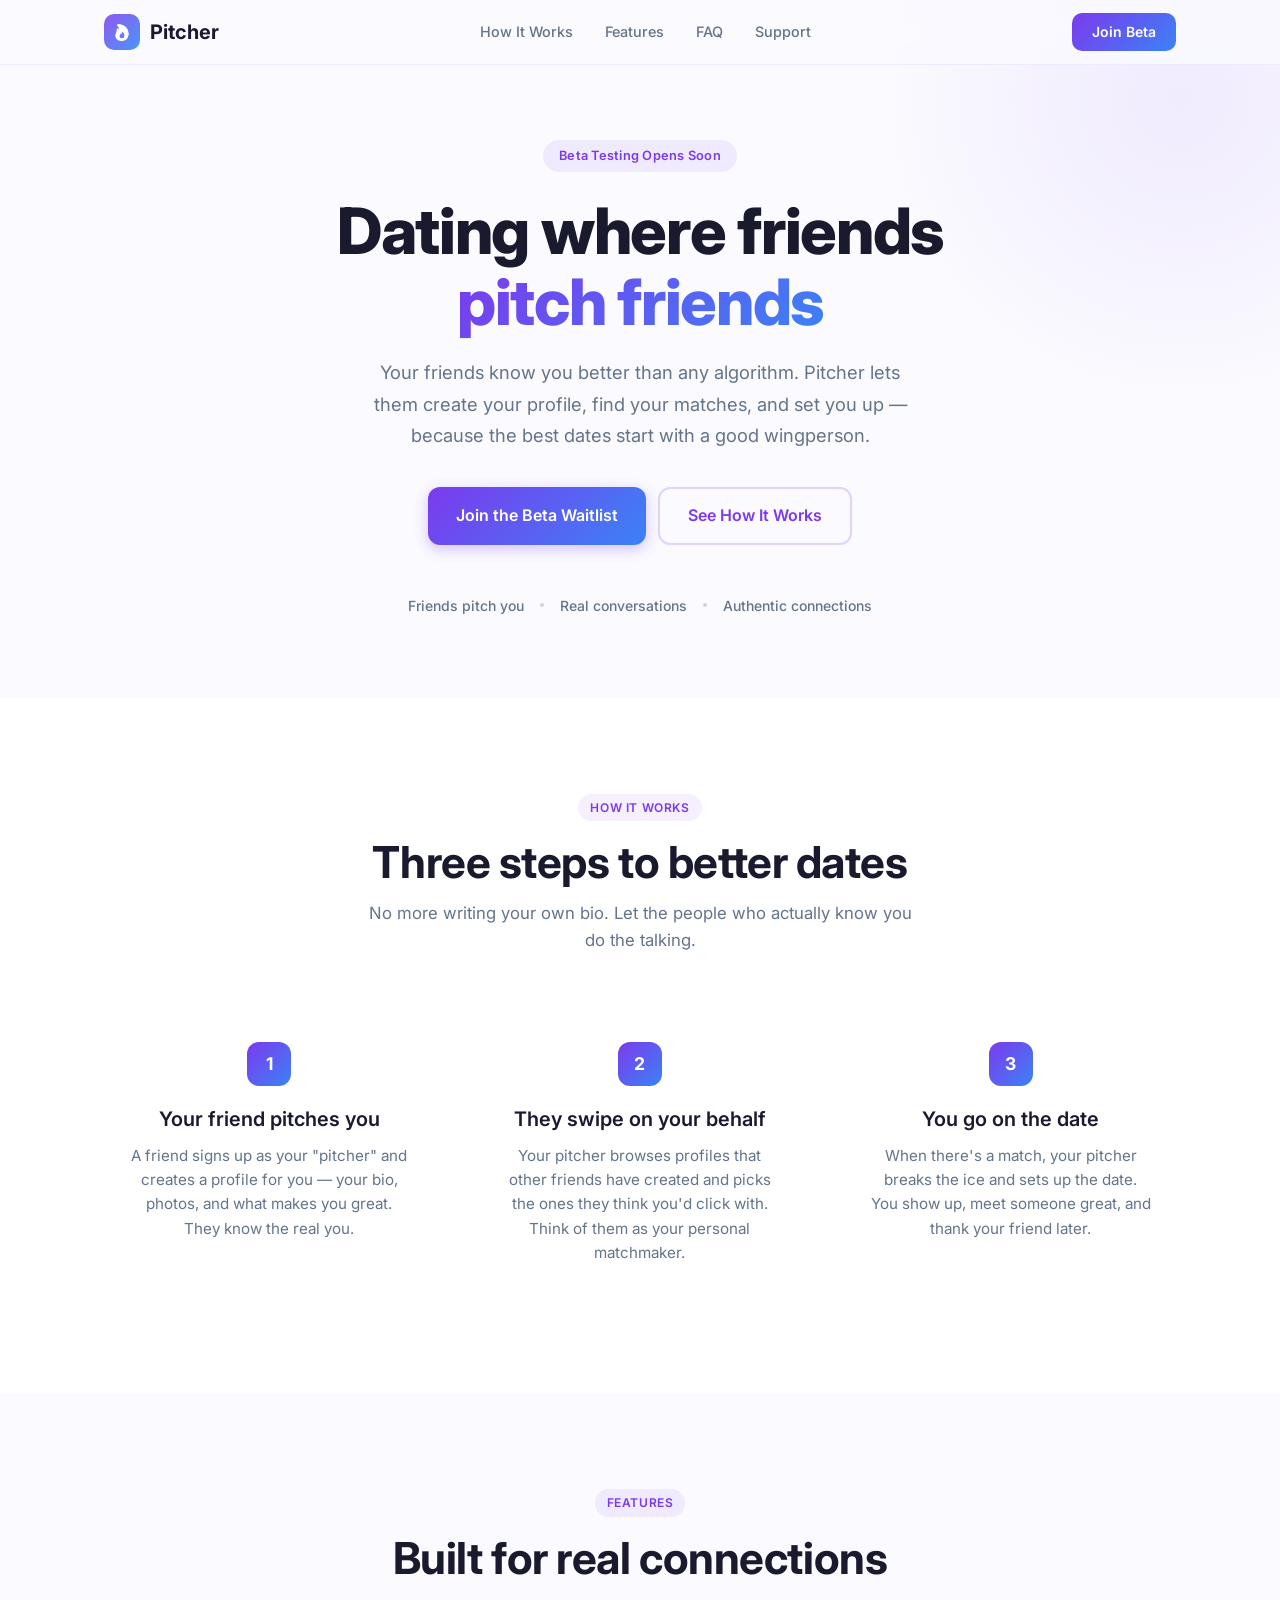
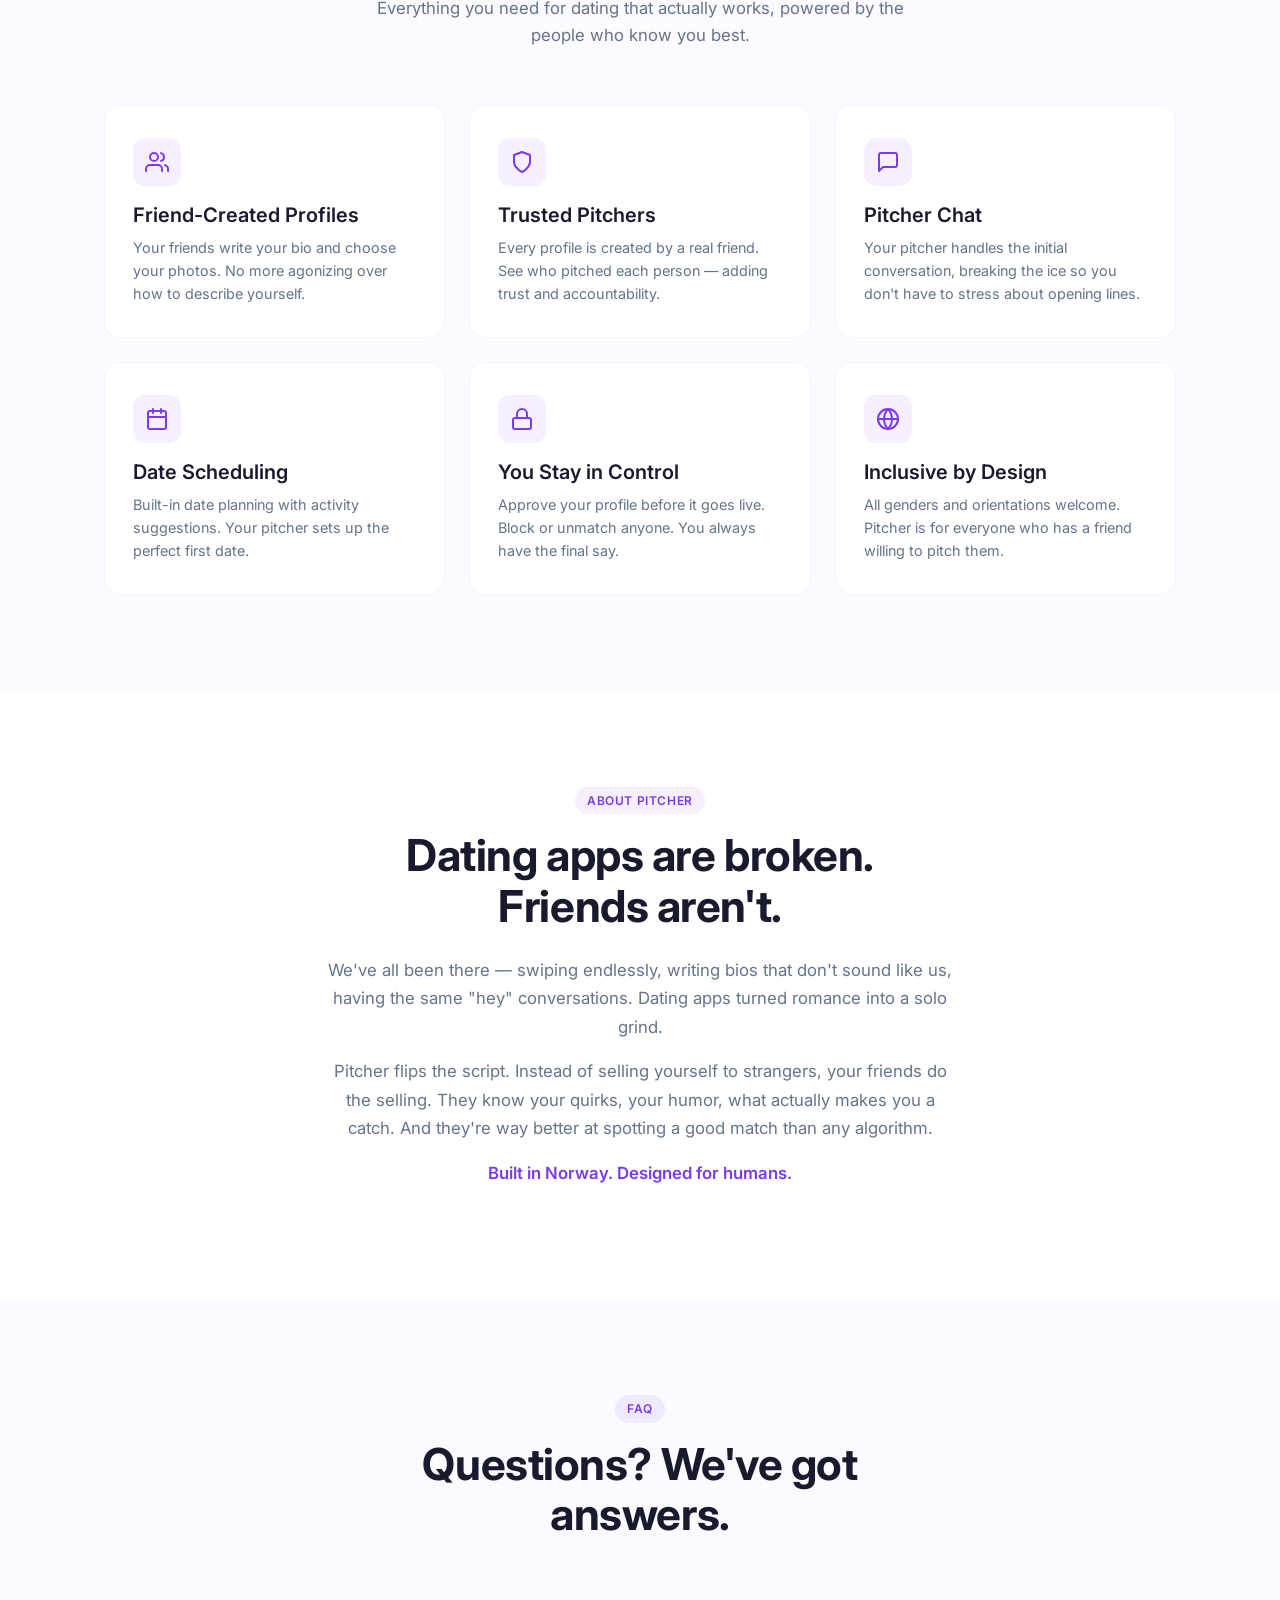
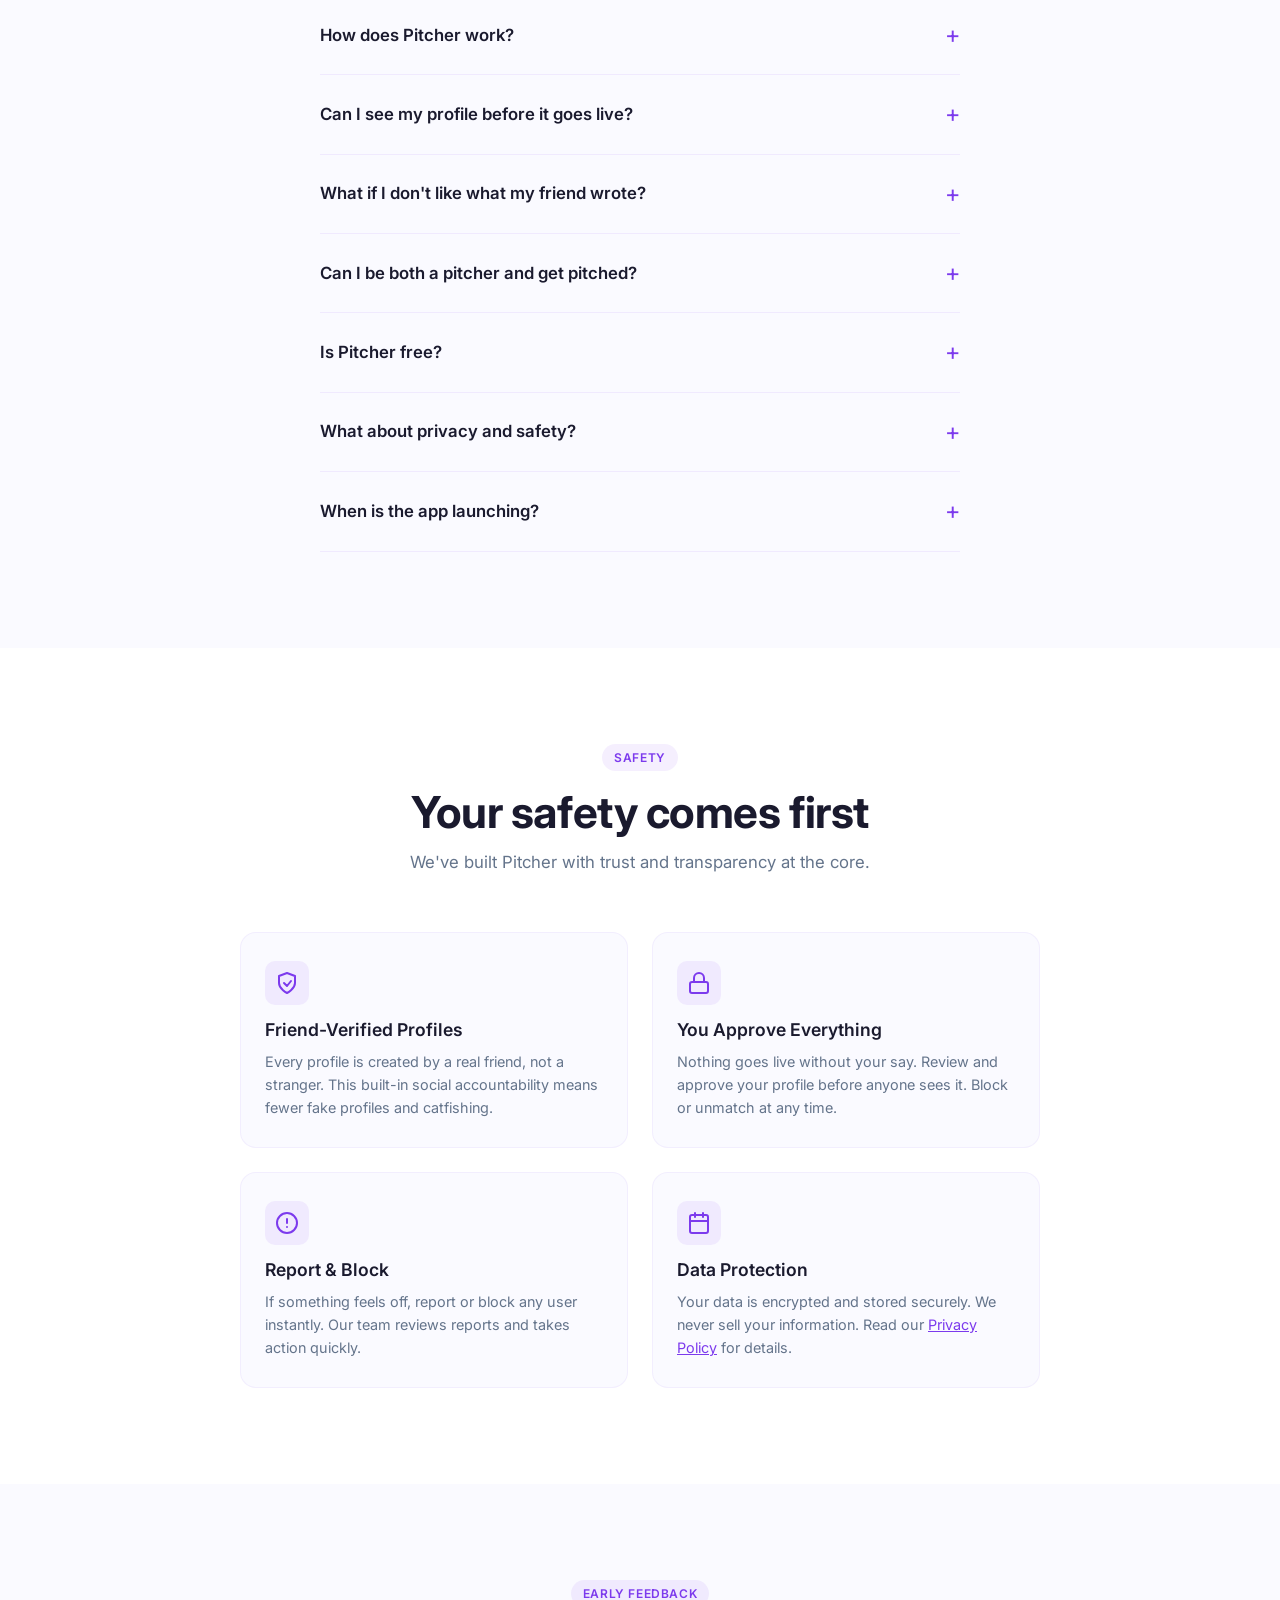
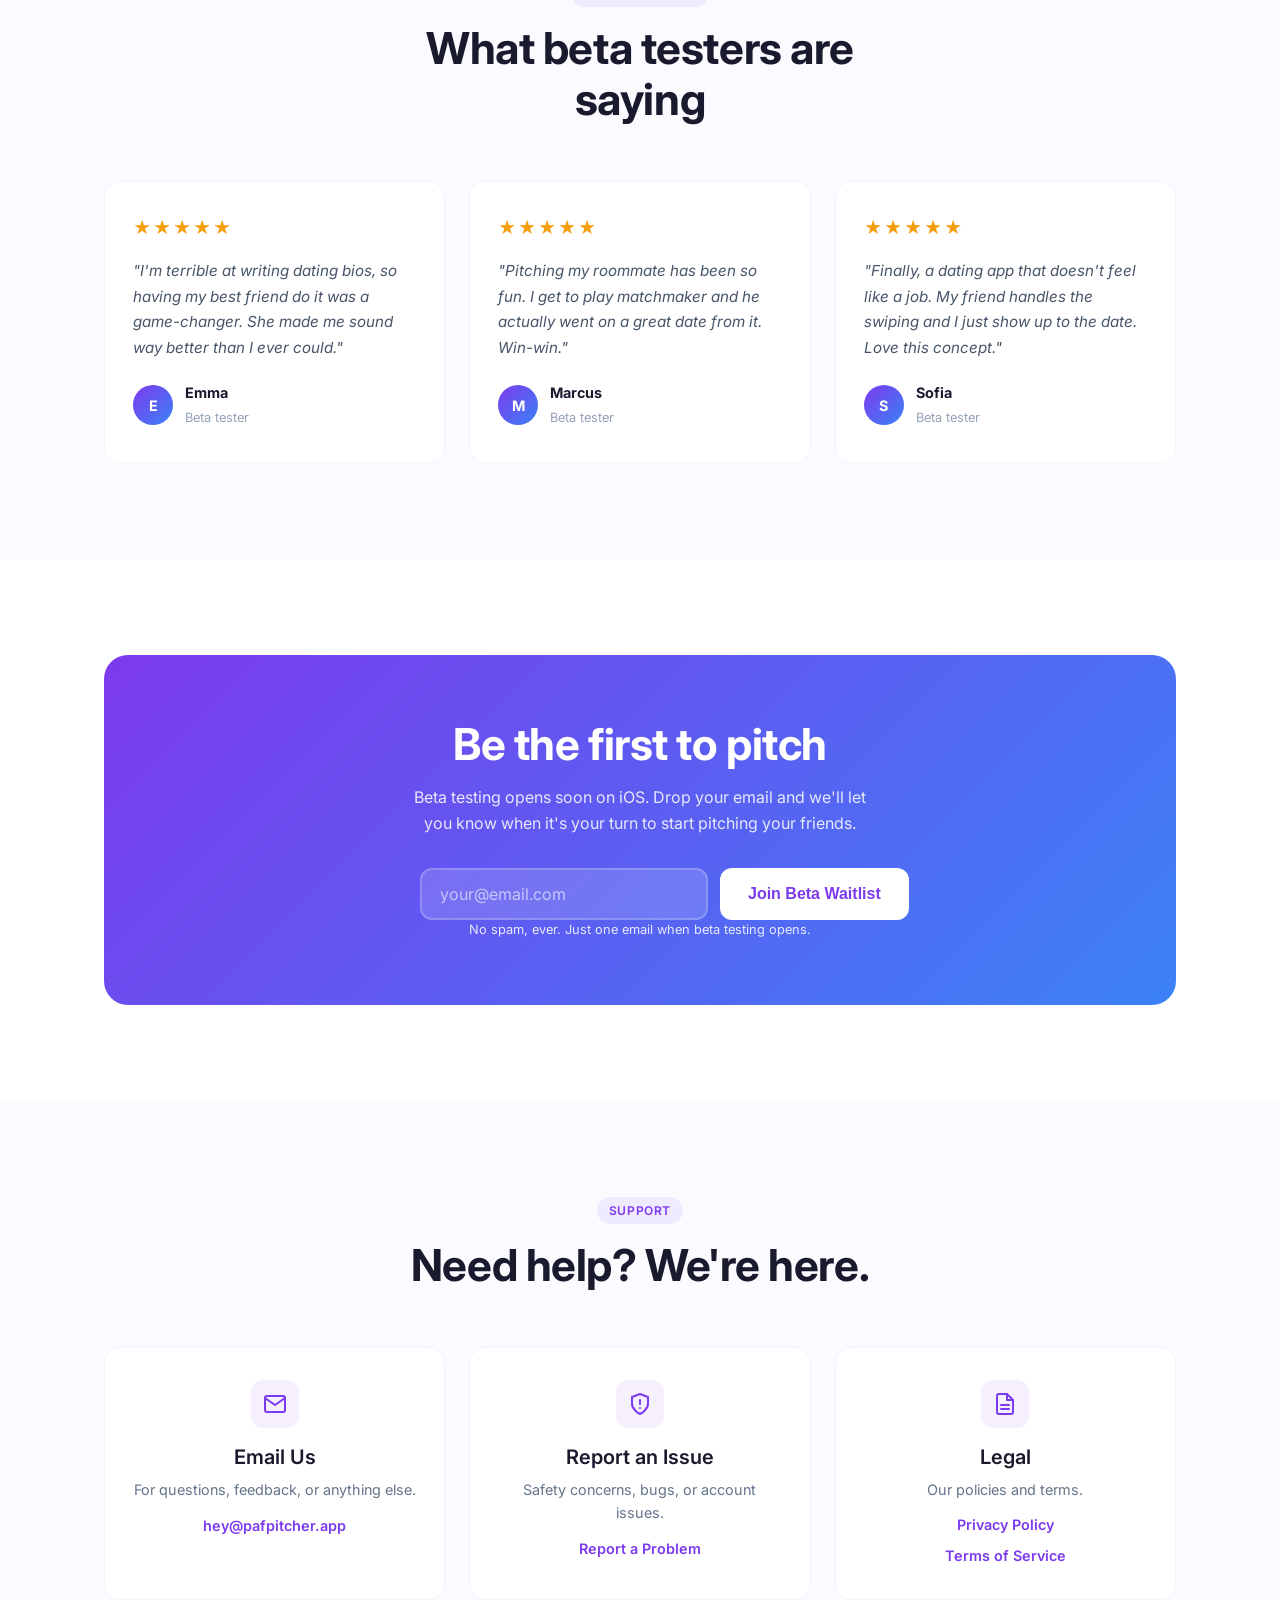
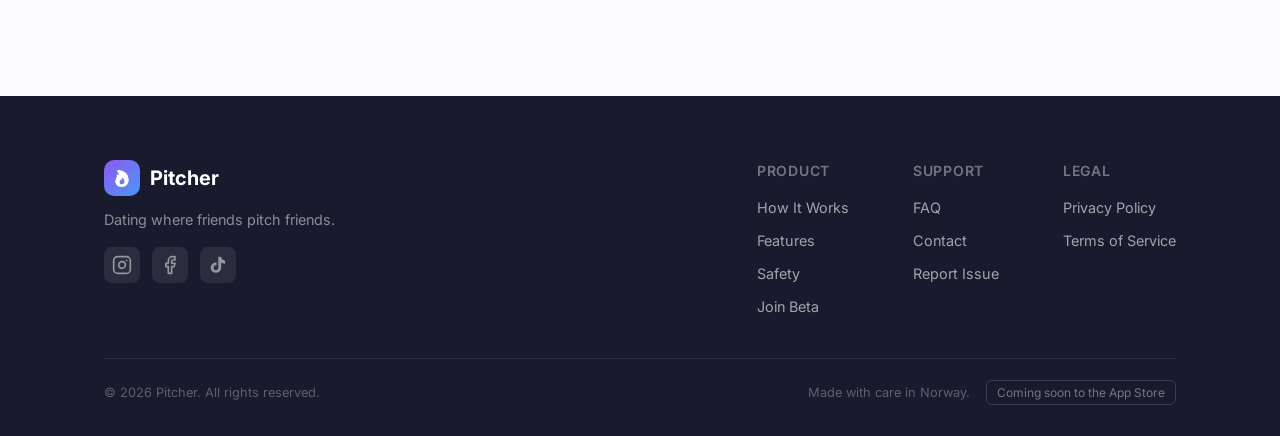
==== index.html @ 85290bbf "Initial website files" ====
<!DOCTYPE html>
<html lang="en">
<head>
    <meta charset="UTF-8">
    <meta name="viewport" content="width=device-width, initial-scale=1.0">
    <title>Pitcher - Dating Where Friends Pitch Friends</title>
    <meta name="description" content="Pitcher is the dating app where your friends create your profile and find your matches. Let the people who know you best pitch you to the world.">
    <meta property="og:title" content="Pitcher - Dating Where Friends Pitch Friends">
    <meta property="og:description" content="Your friends know you better than any algorithm. Let them create your dating profile and find your matches.">
    <meta property="og:type" content="website">
    <meta property="og:url" content="https://pafpitcher.app">
    <link rel="icon" type="image/png" href="favicon.png">
    <link rel="apple-touch-icon" href="apple-touch-icon.png">
    <link rel="stylesheet" href="style.css">
    <link rel="preconnect" href="https://fonts.googleapis.com">
    <link rel="preconnect" href="https://fonts.gstatic.com" crossorigin>
    <link href="https://fonts.googleapis.com/css2?family=Inter:wght@400;500;600;700;800&display=swap" rel="stylesheet">
</head>
<body>
    <!-- Navigation -->
    <nav class="nav" id="nav">
        <div class="nav-container">
            <a href="#" class="nav-logo">
                <img src="logo-256.png" alt="Pitcher" class="logo-img">
                <span>Pitcher</span>
            </a>
            <div class="nav-links">
                <a href="#how-it-works">How It Works</a>
                <a href="#features">Features</a>
                <a href="#faq">FAQ</a>
                <a href="#support">Support</a>
            </div>
            <a href="#download" class="nav-cta">Join Beta</a>
            <button class="nav-toggle" aria-label="Toggle menu" id="nav-toggle">
                <span></span>
                <span></span>
                <span></span>
            </button>
        </div>
    </nav>

    <!-- Mobile Menu -->
    <div class="mobile-menu" id="mobile-menu">
        <a href="#how-it-works">How It Works</a>
        <a href="#features">Features</a>
        <a href="#faq">FAQ</a>
        <a href="#support">Support</a>
        <a href="#download" class="mobile-cta">Join Beta Waitlist</a>
    </div>

    <!-- Hero -->
    <section class="hero">
        <div class="hero-bg"></div>
        <div class="container hero-content">
            <div class="hero-badge">Beta Testing Opens Soon</div>
            <h1>Dating where friends<br><span class="gradient-text">pitch friends</span></h1>
            <p class="hero-subtitle">Your friends know you better than any algorithm. Pitcher lets them create your profile, find your matches, and set you up &mdash; because the best dates start with a good wingperson.</p>
            <div class="hero-actions">
                <a href="#download" class="btn btn-primary">Join the Beta Waitlist</a>
                <a href="#how-it-works" class="btn btn-outline">See How It Works</a>
            </div>
            <div class="hero-stats">
                <div class="stat">
                    <span class="stat-value">Friends pitch you</span>
                </div>
                <div class="stat-dot"></div>
                <div class="stat">
                    <span class="stat-value">Real conversations</span>
                </div>
                <div class="stat-dot"></div>
                <div class="stat">
                    <span class="stat-value">Authentic connections</span>
                </div>
            </div>
        </div>
    </section>

    <!-- How It Works -->
    <section class="how-it-works" id="how-it-works">
        <div class="container">
            <div class="section-header">
                <span class="section-tag">How It Works</span>
                <h2>Three steps to better dates</h2>
                <p>No more writing your own bio. Let the people who actually know you do the talking.</p>
            </div>
            <div class="steps">
                <div class="step">
                    <div class="step-number">1</div>
                    <h3>Your friend pitches you</h3>
                    <p>A friend signs up as your "pitcher" and creates a profile for you &mdash; your bio, photos, and what makes you great. They know the real you.</p>
                </div>
                <div class="step">
                    <div class="step-number">2</div>
                    <h3>They swipe on your behalf</h3>
                    <p>Your pitcher browses profiles that other friends have created and picks the ones they think you'd click with. Think of them as your personal matchmaker.</p>
                </div>
                <div class="step">
                    <div class="step-number">3</div>
                    <h3>You go on the date</h3>
                    <p>When there's a match, your pitcher breaks the ice and sets up the date. You show up, meet someone great, and thank your friend later.</p>
                </div>
            </div>
        </div>
    </section>

    <!-- Features -->
    <section class="features" id="features">
        <div class="container">
            <div class="section-header">
                <span class="section-tag">Features</span>
                <h2>Built for real connections</h2>
                <p>Everything you need for dating that actually works, powered by the people who know you best.</p>
            </div>
            <div class="features-grid">
                <div class="feature-card">
                    <div class="feature-icon">
                        <svg width="24" height="24" viewBox="0 0 24 24" fill="none" stroke="currentColor" stroke-width="2" stroke-linecap="round" stroke-linejoin="round"><path d="M17 21v-2a4 4 0 0 0-4-4H5a4 4 0 0 0-4 4v2"/><circle cx="9" cy="7" r="4"/><path d="M23 21v-2a4 4 0 0 0-3-3.87"/><path d="M16 3.13a4 4 0 0 1 0 7.75"/></svg>
                    </div>
                    <h3>Friend-Created Profiles</h3>
                    <p>Your friends write your bio and choose your photos. No more agonizing over how to describe yourself.</p>
                </div>
                <div class="feature-card">
                    <div class="feature-icon">
                        <svg width="24" height="24" viewBox="0 0 24 24" fill="none" stroke="currentColor" stroke-width="2" stroke-linecap="round" stroke-linejoin="round"><path d="M12 22s8-4 8-10V5l-8-3-8 3v7c0 6 8 10 8 10z"/></svg>
                    </div>
                    <h3>Trusted Pitchers</h3>
                    <p>Every profile is created by a real friend. See who pitched each person &mdash; adding trust and accountability.</p>
                </div>
                <div class="feature-card">
                    <div class="feature-icon">
                        <svg width="24" height="24" viewBox="0 0 24 24" fill="none" stroke="currentColor" stroke-width="2" stroke-linecap="round" stroke-linejoin="round"><path d="M21 15a2 2 0 0 1-2 2H7l-4 4V5a2 2 0 0 1 2-2h14a2 2 0 0 1 2 2z"/></svg>
                    </div>
                    <h3>Pitcher Chat</h3>
                    <p>Your pitcher handles the initial conversation, breaking the ice so you don't have to stress about opening lines.</p>
                </div>
                <div class="feature-card">
                    <div class="feature-icon">
                        <svg width="24" height="24" viewBox="0 0 24 24" fill="none" stroke="currentColor" stroke-width="2" stroke-linecap="round" stroke-linejoin="round"><rect x="3" y="4" width="18" height="18" rx="2" ry="2"/><line x1="16" y1="2" x2="16" y2="6"/><line x1="8" y1="2" x2="8" y2="6"/><line x1="3" y1="10" x2="21" y2="10"/></svg>
                    </div>
                    <h3>Date Scheduling</h3>
                    <p>Built-in date planning with activity suggestions. Your pitcher sets up the perfect first date.</p>
                </div>
                <div class="feature-card">
                    <div class="feature-icon">
                        <svg width="24" height="24" viewBox="0 0 24 24" fill="none" stroke="currentColor" stroke-width="2" stroke-linecap="round" stroke-linejoin="round"><rect x="3" y="11" width="18" height="11" rx="2" ry="2"/><path d="M7 11V7a5 5 0 0 1 10 0v4"/></svg>
                    </div>
                    <h3>You Stay in Control</h3>
                    <p>Approve your profile before it goes live. Block or unmatch anyone. You always have the final say.</p>
                </div>
                <div class="feature-card">
                    <div class="feature-icon">
                        <svg width="24" height="24" viewBox="0 0 24 24" fill="none" stroke="currentColor" stroke-width="2" stroke-linecap="round" stroke-linejoin="round"><circle cx="12" cy="12" r="10"/><line x1="2" y1="12" x2="22" y2="12"/><path d="M12 2a15.3 15.3 0 0 1 4 10 15.3 15.3 0 0 1-4 10 15.3 15.3 0 0 1-4-10 15.3 15.3 0 0 1 4-10z"/></svg>
                    </div>
                    <h3>Inclusive by Design</h3>
                    <p>All genders and orientations welcome. Pitcher is for everyone who has a friend willing to pitch them.</p>
                </div>
            </div>
        </div>
    </section>

    <!-- About -->
    <section class="about" id="about">
        <div class="container">
            <div class="about-content">
                <span class="section-tag">About Pitcher</span>
                <h2>Dating apps are broken.<br>Friends aren't.</h2>
                <p>We've all been there &mdash; swiping endlessly, writing bios that don't sound like us, having the same "hey" conversations. Dating apps turned romance into a solo grind.</p>
                <p>Pitcher flips the script. Instead of selling yourself to strangers, your friends do the selling. They know your quirks, your humor, what actually makes you a catch. And they're way better at spotting a good match than any algorithm.</p>
                <p class="about-tagline">Built in Norway. Designed for humans.</p>
            </div>
        </div>
    </section>

    <!-- FAQ -->
    <section class="faq" id="faq">
        <div class="container">
            <div class="section-header">
                <span class="section-tag">FAQ</span>
                <h2>Questions? We've got answers.</h2>
            </div>
            <div class="faq-list">
                <details class="faq-item">
                    <summary>How does Pitcher work?</summary>
                    <p>A friend signs up as your "pitcher" and creates a dating profile for you. They write your bio, pick your photos, and swipe on potential matches on your behalf. When there's a match, your pitcher chats and sets up the date. You just show up.</p>
                </details>
                <details class="faq-item">
                    <summary>Can I see my profile before it goes live?</summary>
                    <p>Yes! Your pitcher creates your profile and submits it for your approval. You review everything &mdash; bio, photos, prompts &mdash; and only when you approve does it become visible to others.</p>
                </details>
                <details class="faq-item">
                    <summary>What if I don't like what my friend wrote?</summary>
                    <p>You can request changes before approving your profile. Communication with your pitcher is key &mdash; they want to represent you well, so give them feedback.</p>
                </details>
                <details class="faq-item">
                    <summary>Can I be both a pitcher and get pitched?</summary>
                    <p>Absolutely. You can pitch your friends while also having a friend pitch you. Many users play both roles.</p>
                </details>
                <details class="faq-item">
                    <summary>Is Pitcher free?</summary>
                    <p>Pitcher is free to use. We may introduce optional premium features in the future, but the core experience will always be free.</p>
                </details>
                <details class="faq-item">
                    <summary>What about privacy and safety?</summary>
                    <p>Your data is stored securely. You can block or unmatch anyone at any time. We require phone verification and friend connections to reduce fake profiles. See our <a href="privacy.html">Privacy Policy</a> for full details.</p>
                </details>
                <details class="faq-item">
                    <summary>When is the app launching?</summary>
                    <p>Pitcher is currently in closed beta testing on iOS. Join the waitlist and we'll let you know when we're ready for the next wave of testers. Android is planned for a future release.</p>
                </details>
            </div>
        </div>
    </section>

    <!-- Safety -->
    <section class="safety" id="safety">
        <div class="container">
            <div class="section-header">
                <span class="section-tag">Safety</span>
                <h2>Your safety comes first</h2>
                <p>We've built Pitcher with trust and transparency at the core.</p>
            </div>
            <div class="safety-grid">
                <div class="safety-item">
                    <div class="safety-icon">
                        <svg width="24" height="24" viewBox="0 0 24 24" fill="none" stroke="currentColor" stroke-width="2" stroke-linecap="round" stroke-linejoin="round"><path d="M12 22s8-4 8-10V5l-8-3-8 3v7c0 6 8 10 8 10z"/><polyline points="9 12 12 15 16 10"/></svg>
                    </div>
                    <h3>Friend-Verified Profiles</h3>
                    <p>Every profile is created by a real friend, not a stranger. This built-in social accountability means fewer fake profiles and catfishing.</p>
                </div>
                <div class="safety-item">
                    <div class="safety-icon">
                        <svg width="24" height="24" viewBox="0 0 24 24" fill="none" stroke="currentColor" stroke-width="2" stroke-linecap="round" stroke-linejoin="round"><rect x="3" y="11" width="18" height="11" rx="2" ry="2"/><path d="M7 11V7a5 5 0 0 1 10 0v4"/></svg>
                    </div>
                    <h3>You Approve Everything</h3>
                    <p>Nothing goes live without your say. Review and approve your profile before anyone sees it. Block or unmatch at any time.</p>
                </div>
                <div class="safety-item">
                    <div class="safety-icon">
                        <svg width="24" height="24" viewBox="0 0 24 24" fill="none" stroke="currentColor" stroke-width="2" stroke-linecap="round" stroke-linejoin="round"><circle cx="12" cy="12" r="10"/><line x1="12" y1="8" x2="12" y2="12"/><line x1="12" y1="16" x2="12.01" y2="16"/></svg>
                    </div>
                    <h3>Report & Block</h3>
                    <p>If something feels off, report or block any user instantly. Our team reviews reports and takes action quickly.</p>
                </div>
                <div class="safety-item">
                    <div class="safety-icon">
                        <svg width="24" height="24" viewBox="0 0 24 24" fill="none" stroke="currentColor" stroke-width="2" stroke-linecap="round" stroke-linejoin="round"><rect x="3" y="4" width="18" height="18" rx="2" ry="2"/><line x1="16" y1="2" x2="16" y2="6"/><line x1="8" y1="2" x2="8" y2="6"/><line x1="3" y1="10" x2="21" y2="10"/></svg>
                    </div>
                    <h3>Data Protection</h3>
                    <p>Your data is encrypted and stored securely. We never sell your information. Read our <a href="privacy.html" style="color: #7C3AED; text-decoration: underline;">Privacy Policy</a> for details.</p>
                </div>
            </div>
        </div>
    </section>

    <!-- Testimonials -->
    <section class="testimonials" id="testimonials">
        <div class="container">
            <div class="section-header">
                <span class="section-tag">Early Feedback</span>
                <h2>What beta testers are saying</h2>
            </div>
            <div class="testimonials-grid">
                <div class="testimonial-card">
                    <div class="testimonial-stars">&#9733;&#9733;&#9733;&#9733;&#9733;</div>
                    <p>"I'm terrible at writing dating bios, so having my best friend do it was a game-changer. She made me sound way better than I ever could."</p>
                    <div class="testimonial-author">
                        <div class="testimonial-avatar">E</div>
                        <div>
                            <strong>Emma</strong>
                            <span>Beta tester</span>
                        </div>
                    </div>
                </div>
                <div class="testimonial-card">
                    <div class="testimonial-stars">&#9733;&#9733;&#9733;&#9733;&#9733;</div>
                    <p>"Pitching my roommate has been so fun. I get to play matchmaker and he actually went on a great date from it. Win-win."</p>
                    <div class="testimonial-author">
                        <div class="testimonial-avatar">M</div>
                        <div>
                            <strong>Marcus</strong>
                            <span>Beta tester</span>
                        </div>
                    </div>
                </div>
                <div class="testimonial-card">
                    <div class="testimonial-stars">&#9733;&#9733;&#9733;&#9733;&#9733;</div>
                    <p>"Finally, a dating app that doesn't feel like a job. My friend handles the swiping and I just show up to the date. Love this concept."</p>
                    <div class="testimonial-author">
                        <div class="testimonial-avatar">S</div>
                        <div>
                            <strong>Sofia</strong>
                            <span>Beta tester</span>
                        </div>
                    </div>
                </div>
            </div>
        </div>
    </section>

    <!-- Download / Waitlist -->
    <section class="download" id="download">
        <div class="container">
            <div class="download-card">
                <h2>Be the first to pitch</h2>
                <p>Beta testing opens soon on iOS. Drop your email and we'll let you know when it's your turn to start pitching your friends.</p>
                <form class="waitlist-form" id="waitlist-form">
                    <input type="email" placeholder="your@email.com" required aria-label="Email address">
                    <button type="submit" class="btn btn-primary">Join Beta Waitlist</button>
                </form>
                <p class="form-note">No spam, ever. Just one email when beta testing opens.</p>
            </div>
        </div>
    </section>

    <!-- Support -->
    <section class="support" id="support">
        <div class="container">
            <div class="section-header">
                <span class="section-tag">Support</span>
                <h2>Need help? We're here.</h2>
            </div>
            <div class="support-grid">
                <div class="support-card">
                    <div class="support-icon">
                        <svg width="24" height="24" viewBox="0 0 24 24" fill="none" stroke="currentColor" stroke-width="2" stroke-linecap="round" stroke-linejoin="round"><path d="M4 4h16c1.1 0 2 .9 2 2v12c0 1.1-.9 2-2 2H4c-1.1 0-2-.9-2-2V6c0-1.1.9-2 2-2z"/><polyline points="22,6 12,13 2,6"/></svg>
                    </div>
                    <h3>Email Us</h3>
                    <p>For questions, feedback, or anything else.</p>
                    <a href="mailto:hey@pafpitcher.app" class="support-link">hey@pafpitcher.app</a>
                </div>
                <div class="support-card">
                    <div class="support-icon">
                        <svg width="24" height="24" viewBox="0 0 24 24" fill="none" stroke="currentColor" stroke-width="2" stroke-linecap="round" stroke-linejoin="round"><path d="M12 22s8-4 8-10V5l-8-3-8 3v7c0 6 8 10 8 10z"/><line x1="12" y1="8" x2="12" y2="12"/><line x1="12" y1="16" x2="12.01" y2="16"/></svg>
                    </div>
                    <h3>Report an Issue</h3>
                    <p>Safety concerns, bugs, or account issues.</p>
                    <a href="mailto:hey@pafpitcher.app?subject=Issue%20Report" class="support-link">Report a Problem</a>
                </div>
                <div class="support-card">
                    <div class="support-icon">
                        <svg width="24" height="24" viewBox="0 0 24 24" fill="none" stroke="currentColor" stroke-width="2" stroke-linecap="round" stroke-linejoin="round"><path d="M14 2H6a2 2 0 0 0-2 2v16a2 2 0 0 0 2 2h12a2 2 0 0 0 2-2V8z"/><polyline points="14 2 14 8 20 8"/><line x1="16" y1="13" x2="8" y2="13"/><line x1="16" y1="17" x2="8" y2="17"/></svg>
                    </div>
                    <h3>Legal</h3>
                    <p>Our policies and terms.</p>
                    <div class="support-links">
                        <a href="privacy.html" class="support-link">Privacy Policy</a>
                        <a href="terms.html" class="support-link">Terms of Service</a>
                    </div>
                </div>
            </div>
        </div>
    </section>

    <!-- Footer -->
    <footer class="footer">
        <div class="container">
            <div class="footer-content">
                <div class="footer-brand">
                    <a href="#" class="nav-logo">
                        <img src="logo-256.png" alt="Pitcher" class="logo-img">
                        <span>Pitcher</span>
                    </a>
                    <p>Dating where friends pitch friends.</p>
                    <div class="social-links">
                        <a href="https://instagram.com/pitcherapp" class="social-link" aria-label="Instagram" target="_blank" rel="noopener">
                            <svg width="20" height="20" viewBox="0 0 24 24" fill="none" stroke="currentColor" stroke-width="2" stroke-linecap="round" stroke-linejoin="round"><rect x="2" y="2" width="20" height="20" rx="5" ry="5"/><path d="M16 11.37A4 4 0 1 1 12.63 8 4 4 0 0 1 16 11.37z"/><line x1="17.5" y1="6.5" x2="17.51" y2="6.5"/></svg>
                        </a>
                        <a href="https://facebook.com/pitcherapp" class="social-link" aria-label="Facebook" target="_blank" rel="noopener">
                            <svg width="20" height="20" viewBox="0 0 24 24" fill="none" stroke="currentColor" stroke-width="2" stroke-linecap="round" stroke-linejoin="round"><path d="M18 2h-3a5 5 0 0 0-5 5v3H7v4h3v8h4v-8h3l1-4h-4V7a1 1 0 0 1 1-1h3z"/></svg>
                        </a>
                        <a href="#" class="social-link" aria-label="TikTok" title="Coming soon">
                            <svg width="20" height="20" viewBox="0 0 24 24" fill="currentColor"><path d="M19.59 6.69a4.83 4.83 0 0 1-3.77-4.25V2h-3.45v13.67a2.89 2.89 0 0 1-2.88 2.5 2.89 2.89 0 0 1-2.89-2.89 2.89 2.89 0 0 1 2.89-2.89c.28 0 .54.04.79.1v-3.5a6.37 6.37 0 0 0-.79-.05A6.34 6.34 0 0 0 3.15 15a6.34 6.34 0 0 0 6.34 6.34 6.34 6.34 0 0 0 6.34-6.34V8.89a8.28 8.28 0 0 0 4.76 1.5V6.94a4.85 4.85 0 0 1-1-.25z"/></svg>
                        </a>
                    </div>
                </div>
                <div class="footer-links">
                    <div class="footer-col">
                        <h4>Product</h4>
                        <a href="#how-it-works">How It Works</a>
                        <a href="#features">Features</a>
                        <a href="#safety">Safety</a>
                        <a href="#download">Join Beta</a>
                    </div>
                    <div class="footer-col">
                        <h4>Support</h4>
                        <a href="#faq">FAQ</a>
                        <a href="mailto:hey@pafpitcher.app">Contact</a>
                        <a href="mailto:hey@pafpitcher.app?subject=Issue%20Report">Report Issue</a>
                    </div>
                    <div class="footer-col">
                        <h4>Legal</h4>
                        <a href="privacy.html">Privacy Policy</a>
                        <a href="terms.html">Terms of Service</a>
                    </div>
                </div>
            </div>
            <div class="footer-bottom">
                <p>&copy; 2026 Pitcher. All rights reserved.</p>
                <div class="footer-bottom-links">
                    <p>Made with care in Norway.</p>
                    <div class="app-badge-placeholder">
                        <span class="badge-text">Coming soon to the App Store</span>
                    </div>
                </div>
            </div>
        </div>
    </footer>

    <script src="script.js"></script>
</body>
</html>
---- style.css ----
/* === Reset & Base === */
*, *::before, *::after { box-sizing: border-box; margin: 0; padding: 0; }
html { scroll-behavior: smooth; -webkit-text-size-adjust: 100%; }
body {
    font-family: 'Inter', -apple-system, BlinkMacSystemFont, sans-serif;
    color: #1a1a2e;
    background: #fafaff;
    line-height: 1.6;
    overflow-x: hidden;
}
a { text-decoration: none; color: inherit; }
img { max-width: 100%; display: block; }

/* === Container === */
.container { max-width: 1120px; margin: 0 auto; padding: 0 24px; }

/* === Typography === */
h1 { font-size: clamp(2.5rem, 5vw, 4rem); font-weight: 800; line-height: 1.1; letter-spacing: -0.02em; }
h2 { font-size: clamp(1.75rem, 3.5vw, 2.75rem); font-weight: 700; line-height: 1.15; letter-spacing: -0.01em; }
h3 { font-size: 1.25rem; font-weight: 600; line-height: 1.3; }
h4 { font-size: 0.875rem; font-weight: 600; text-transform: uppercase; letter-spacing: 0.05em; color: #7C3AED; }

.gradient-text {
    background: linear-gradient(135deg, #7C3AED 0%, #3B82F6 100%);
    -webkit-background-clip: text;
    -webkit-text-fill-color: transparent;
    background-clip: text;
}

/* === Buttons === */
.btn {
    display: inline-flex;
    align-items: center;
    justify-content: center;
    padding: 14px 28px;
    border-radius: 12px;
    font-weight: 600;
    font-size: 1rem;
    transition: all 0.2s ease;
    border: none;
    cursor: pointer;
}
.btn-primary {
    background: linear-gradient(135deg, #7C3AED 0%, #3B82F6 100%);
    color: white;
    box-shadow: 0 4px 14px rgba(124, 58, 237, 0.3);
}
.btn-primary:hover {
    transform: translateY(-1px);
    box-shadow: 0 6px 20px rgba(124, 58, 237, 0.4);
}
.btn-outline {
    background: transparent;
    color: #7C3AED;
    border: 2px solid rgba(124, 58, 237, 0.2);
}
.btn-outline:hover {
    background: rgba(124, 58, 237, 0.05);
    border-color: rgba(124, 58, 237, 0.4);
}

/* === Navigation === */
.nav {
    position: fixed;
    top: 0;
    left: 0;
    right: 0;
    z-index: 100;
    background: rgba(250, 250, 255, 0.85);
    backdrop-filter: blur(20px);
    -webkit-backdrop-filter: blur(20px);
    border-bottom: 1px solid rgba(124, 58, 237, 0.08);
    transition: all 0.3s ease;
}
.nav.scrolled {
    box-shadow: 0 2px 20px rgba(0, 0, 0, 0.06);
}
.nav-container {
    max-width: 1120px;
    margin: 0 auto;
    padding: 0 24px;
    height: 64px;
    display: flex;
    align-items: center;
    justify-content: space-between;
}
.nav-logo {
    display: flex;
    align-items: center;
    gap: 10px;
    font-weight: 700;
    font-size: 1.25rem;
    color: #1a1a2e;
}
.logo-img {
    width: 36px;
    height: 36px;
    border-radius: 10px;
}
.nav-links {
    display: flex;
    gap: 32px;
}
.nav-links a {
    font-size: 0.9rem;
    font-weight: 500;
    color: #64748b;
    transition: color 0.2s;
}
.nav-links a:hover { color: #7C3AED; }
.nav-cta {
    background: linear-gradient(135deg, #7C3AED 0%, #3B82F6 100%);
    color: white;
    padding: 8px 20px;
    border-radius: 10px;
    font-size: 0.875rem;
    font-weight: 600;
    transition: all 0.2s;
}
.nav-cta:hover {
    transform: translateY(-1px);
    box-shadow: 0 4px 12px rgba(124, 58, 237, 0.3);
}
.nav-toggle {
    display: none;
    flex-direction: column;
    gap: 5px;
    background: none;
    border: none;
    cursor: pointer;
    padding: 4px;
}
.nav-toggle span {
    width: 22px;
    height: 2px;
    background: #1a1a2e;
    border-radius: 2px;
    transition: all 0.3s;
}

/* Mobile menu */
.mobile-menu {
    display: none;
    position: fixed;
    top: 64px;
    left: 0;
    right: 0;
    background: rgba(250, 250, 255, 0.98);
    backdrop-filter: blur(20px);
    padding: 20px 24px;
    flex-direction: column;
    gap: 16px;
    z-index: 99;
    border-bottom: 1px solid rgba(124, 58, 237, 0.1);
}
.mobile-menu.open { display: flex; }
.mobile-menu a {
    font-size: 1rem;
    font-weight: 500;
    color: #64748b;
    padding: 8px 0;
}
.mobile-cta {
    background: linear-gradient(135deg, #7C3AED 0%, #3B82F6 100%);
    color: white !important;
    text-align: center;
    padding: 12px !important;
    border-radius: 10px;
    font-weight: 600 !important;
}

/* === Hero === */
.hero {
    position: relative;
    padding: 140px 0 80px;
    overflow: hidden;
}
.hero-bg {
    position: absolute;
    top: -200px;
    right: -200px;
    width: 600px;
    height: 600px;
    background: radial-gradient(circle, rgba(124, 58, 237, 0.08) 0%, transparent 70%);
    border-radius: 50%;
    pointer-events: none;
}
.hero-content {
    position: relative;
    text-align: center;
    max-width: 720px;
    margin: 0 auto;
}
.hero-badge {
    display: inline-block;
    padding: 6px 16px;
    background: rgba(124, 58, 237, 0.08);
    color: #7C3AED;
    border-radius: 100px;
    font-size: 0.8rem;
    font-weight: 600;
    letter-spacing: 0.02em;
    margin-bottom: 24px;
}
.hero-subtitle {
    font-size: 1.15rem;
    color: #64748b;
    margin-top: 20px;
    max-width: 560px;
    margin-left: auto;
    margin-right: auto;
    line-height: 1.7;
}
.hero-actions {
    display: flex;
    gap: 12px;
    justify-content: center;
    margin-top: 36px;
    flex-wrap: wrap;
}
.hero-stats {
    display: flex;
    align-items: center;
    justify-content: center;
    gap: 16px;
    margin-top: 48px;
}
.stat-value {
    font-size: 0.875rem;
    font-weight: 500;
    color: #64748b;
}
.stat-dot {
    width: 4px;
    height: 4px;
    border-radius: 50%;
    background: #cbd5e1;
}

/* === Section Shared === */
.section-header {
    text-align: center;
    max-width: 560px;
    margin: 0 auto 56px;
}
.section-tag {
    display: inline-block;
    padding: 4px 12px;
    background: rgba(124, 58, 237, 0.08);
    color: #7C3AED;
    border-radius: 100px;
    font-size: 0.75rem;
    font-weight: 600;
    letter-spacing: 0.05em;
    text-transform: uppercase;
    margin-bottom: 16px;
}
.section-header p {
    color: #64748b;
    font-size: 1.05rem;
    margin-top: 12px;
}

/* === How It Works === */
.how-it-works { padding: 96px 0; background: white; }
.steps {
    display: grid;
    grid-template-columns: repeat(3, 1fr);
    gap: 40px;
}
.step {
    text-align: center;
    padding: 32px 24px;
}
.step-number {
    width: 44px;
    height: 44px;
    border-radius: 12px;
    background: linear-gradient(135deg, #7C3AED 0%, #3B82F6 100%);
    color: white;
    font-weight: 700;
    font-size: 1.1rem;
    display: flex;
    align-items: center;
    justify-content: center;
    margin: 0 auto 20px;
}
.step h3 { margin-bottom: 12px; }
.step p { color: #64748b; font-size: 0.95rem; }

/* === Features === */
.features { padding: 96px 0; }
.features-grid {
    display: grid;
    grid-template-columns: repeat(3, 1fr);
    gap: 24px;
}
.feature-card {
    padding: 32px 28px;
    background: white;
    border-radius: 16px;
    border: 1px solid rgba(124, 58, 237, 0.06);
    transition: all 0.3s ease;
}
.feature-card:hover {
    transform: translateY(-4px);
    box-shadow: 0 12px 32px rgba(124, 58, 237, 0.08);
    border-color: rgba(124, 58, 237, 0.15);
}
.feature-icon {
    width: 48px;
    height: 48px;
    border-radius: 12px;
    background: rgba(124, 58, 237, 0.08);
    display: flex;
    align-items: center;
    justify-content: center;
    margin-bottom: 16px;
    color: #7C3AED;
}
.feature-card h3 { margin-bottom: 8px; }
.feature-card p { color: #64748b; font-size: 0.9rem; line-height: 1.6; }

/* === About === */
.about { padding: 96px 0; background: white; }
.about-content { max-width: 640px; margin: 0 auto; text-align: center; }
.about-content h2 { margin-bottom: 24px; }
.about-content p { color: #64748b; font-size: 1.05rem; margin-bottom: 16px; line-height: 1.7; }
.about-tagline { color: #7C3AED !important; font-weight: 600; margin-top: 8px; }

/* === FAQ === */
.faq { padding: 96px 0; }
.faq-list { max-width: 640px; margin: 0 auto; }
.faq-item {
    border-bottom: 1px solid rgba(124, 58, 237, 0.08);
    padding: 20px 0;
}
.faq-item summary {
    font-weight: 600;
    font-size: 1.05rem;
    cursor: pointer;
    list-style: none;
    display: flex;
    justify-content: space-between;
    align-items: center;
    color: #1a1a2e;
    transition: color 0.2s;
}
.faq-item summary:hover { color: #7C3AED; }
.faq-item summary::after {
    content: '+';
    font-size: 1.5rem;
    font-weight: 400;
    color: #7C3AED;
    transition: transform 0.3s;
}
.faq-item[open] summary::after {
    transform: rotate(45deg);
}
.faq-item p {
    color: #64748b;
    font-size: 0.95rem;
    margin-top: 12px;
    line-height: 1.7;
}
.faq-item a { color: #7C3AED; text-decoration: underline; }
.faq-item summary::-webkit-details-marker { display: none; }

/* === Download === */
.download { padding: 96px 0; background: white; }
.download-card {
    background: linear-gradient(135deg, #7C3AED 0%, #3B82F6 100%);
    border-radius: 24px;
    padding: 64px 40px;
    text-align: center;
    color: white;
}
.download-card h2 { color: white; margin-bottom: 16px; }
.download-card > p { opacity: 0.85; max-width: 480px; margin: 0 auto; }
.waitlist-form {
    display: flex;
    gap: 12px;
    max-width: 440px;
    margin: 32px auto 0;
}
.waitlist-form input {
    flex: 1;
    padding: 14px 18px;
    border-radius: 12px;
    border: 2px solid rgba(255, 255, 255, 0.2);
    background: rgba(255, 255, 255, 0.15);
    color: white;
    font-size: 1rem;
    font-family: inherit;
    outline: none;
    transition: border-color 0.2s;
}
.waitlist-form input::placeholder { color: rgba(255, 255, 255, 0.6); }
.waitlist-form input:focus { border-color: rgba(255, 255, 255, 0.5); }
.waitlist-form .btn-primary {
    background: white;
    color: #7C3AED;
    box-shadow: none;
    white-space: nowrap;
}
.waitlist-form .btn-primary:hover {
    background: #f8f8ff;
    box-shadow: 0 4px 12px rgba(0, 0, 0, 0.1);
}
.form-note {
    font-size: 0.8rem;
    opacity: 0.6;
    margin-top: 12px;
}

/* === Support === */
.support { padding: 96px 0; }
.support-grid {
    display: grid;
    grid-template-columns: repeat(3, 1fr);
    gap: 24px;
}
.support-card {
    padding: 32px 28px;
    background: white;
    border-radius: 16px;
    border: 1px solid rgba(124, 58, 237, 0.06);
    text-align: center;
}
.support-icon {
    width: 48px;
    height: 48px;
    border-radius: 12px;
    background: rgba(124, 58, 237, 0.08);
    display: flex;
    align-items: center;
    justify-content: center;
    margin: 0 auto 16px;
    color: #7C3AED;
}
.support-card h3 { margin-bottom: 8px; }
.support-card p { color: #64748b; font-size: 0.9rem; margin-bottom: 12px; }
.support-link {
    color: #7C3AED;
    font-weight: 600;
    font-size: 0.9rem;
    transition: opacity 0.2s;
}
.support-link:hover { opacity: 0.7; }
.support-links {
    display: flex;
    flex-direction: column;
    gap: 8px;
}

/* === Safety === */
.safety { padding: 96px 0; background: white; }
.safety-grid {
    display: grid;
    grid-template-columns: repeat(2, 1fr);
    gap: 24px;
    max-width: 800px;
    margin: 0 auto;
}
.safety-item {
    padding: 28px 24px;
    background: #fafaff;
    border-radius: 16px;
    border: 1px solid rgba(124, 58, 237, 0.06);
}
.safety-icon {
    width: 44px;
    height: 44px;
    border-radius: 10px;
    background: rgba(124, 58, 237, 0.08);
    display: flex;
    align-items: center;
    justify-content: center;
    margin-bottom: 14px;
    color: #7C3AED;
}
.safety-item h3 { font-size: 1.1rem; margin-bottom: 8px; }
.safety-item p { color: #64748b; font-size: 0.9rem; line-height: 1.6; margin: 0; }

/* === Testimonials === */
.testimonials { padding: 96px 0; }
.testimonials-grid {
    display: grid;
    grid-template-columns: repeat(3, 1fr);
    gap: 24px;
}
.testimonial-card {
    padding: 32px 28px;
    background: white;
    border-radius: 16px;
    border: 1px solid rgba(124, 58, 237, 0.06);
    transition: all 0.3s ease;
}
.testimonial-card:hover {
    transform: translateY(-4px);
    box-shadow: 0 12px 32px rgba(124, 58, 237, 0.08);
}
.testimonial-stars {
    color: #f59e0b;
    font-size: 1.1rem;
    letter-spacing: 2px;
    margin-bottom: 16px;
}
.testimonial-card > p {
    color: #475569;
    font-size: 0.95rem;
    line-height: 1.7;
    font-style: italic;
    margin-bottom: 20px;
}
.testimonial-author {
    display: flex;
    align-items: center;
    gap: 12px;
}
.testimonial-avatar {
    width: 40px;
    height: 40px;
    border-radius: 50%;
    background: linear-gradient(135deg, #7C3AED 0%, #3B82F6 100%);
    color: white;
    display: flex;
    align-items: center;
    justify-content: center;
    font-weight: 700;
    font-size: 0.9rem;
}
.testimonial-author strong { display: block; font-size: 0.9rem; color: #1a1a2e; }
.testimonial-author span { font-size: 0.8rem; color: #94a3b8; }

/* === Social Links === */
.social-links {
    display: flex;
    gap: 12px;
    margin-top: 16px;
}
.social-link {
    width: 36px;
    height: 36px;
    border-radius: 8px;
    background: rgba(255, 255, 255, 0.08);
    display: flex;
    align-items: center;
    justify-content: center;
    color: rgba(255, 255, 255, 0.5);
    transition: all 0.2s;
}
.social-link:hover {
    background: rgba(124, 58, 237, 0.3);
    color: white;
}

/* === App Badge Placeholder === */
.footer-bottom-links {
    display: flex;
    align-items: center;
    gap: 16px;
}
.badge-text {
    font-size: 0.75rem;
    padding: 4px 10px;
    border: 1px solid rgba(255, 255, 255, 0.15);
    border-radius: 6px;
    color: rgba(255, 255, 255, 0.4);
}

/* === Footer === */
.footer {
    padding: 64px 0 32px;
    background: #1a1a2e;
    color: white;
}
.footer-content {
    display: flex;
    justify-content: space-between;
    gap: 48px;
    padding-bottom: 40px;
    border-bottom: 1px solid rgba(255, 255, 255, 0.08);
}
.footer-brand { max-width: 280px; }
.footer-brand .nav-logo { margin-bottom: 12px; color: white; }
.footer-brand p { color: rgba(255, 255, 255, 0.5); font-size: 0.9rem; }
.footer-links { display: flex; gap: 64px; }
.footer-col { display: flex; flex-direction: column; gap: 10px; }
.footer-col h4 { color: rgba(255, 255, 255, 0.4); margin-bottom: 4px; }
.footer-col a { color: rgba(255, 255, 255, 0.6); font-size: 0.9rem; transition: color 0.2s; }
.footer-col a:hover { color: white; }
.footer-bottom {
    display: flex;
    justify-content: space-between;
    padding-top: 24px;
    font-size: 0.8rem;
    color: rgba(255, 255, 255, 0.3);
}

/* === Responsive === */
@media (max-width: 768px) {
    .nav-links, .nav-cta { display: none; }
    .nav-toggle { display: flex; }
    .steps { grid-template-columns: 1fr; gap: 24px; }
    .features-grid { grid-template-columns: 1fr; }
    .support-grid { grid-template-columns: 1fr; }
    .safety-grid { grid-template-columns: 1fr; }
    .testimonials-grid { grid-template-columns: 1fr; }
    .footer-content { flex-direction: column; gap: 32px; }
    .footer-links { gap: 32px; }
    .footer-bottom { flex-direction: column; gap: 8px; text-align: center; }
    .footer-bottom-links { justify-content: center; flex-wrap: wrap; }
    .hero { padding: 120px 0 60px; }
    .hero-stats { flex-direction: column; gap: 8px; }
    .stat-dot { display: none; }
    .waitlist-form { flex-direction: column; }
    .download-card { padding: 40px 24px; }
}

@media (max-width: 480px) {
    .container { padding: 0 16px; }
    .hero-actions { flex-direction: column; align-items: center; }
    .btn { width: 100%; max-width: 300px; }
}
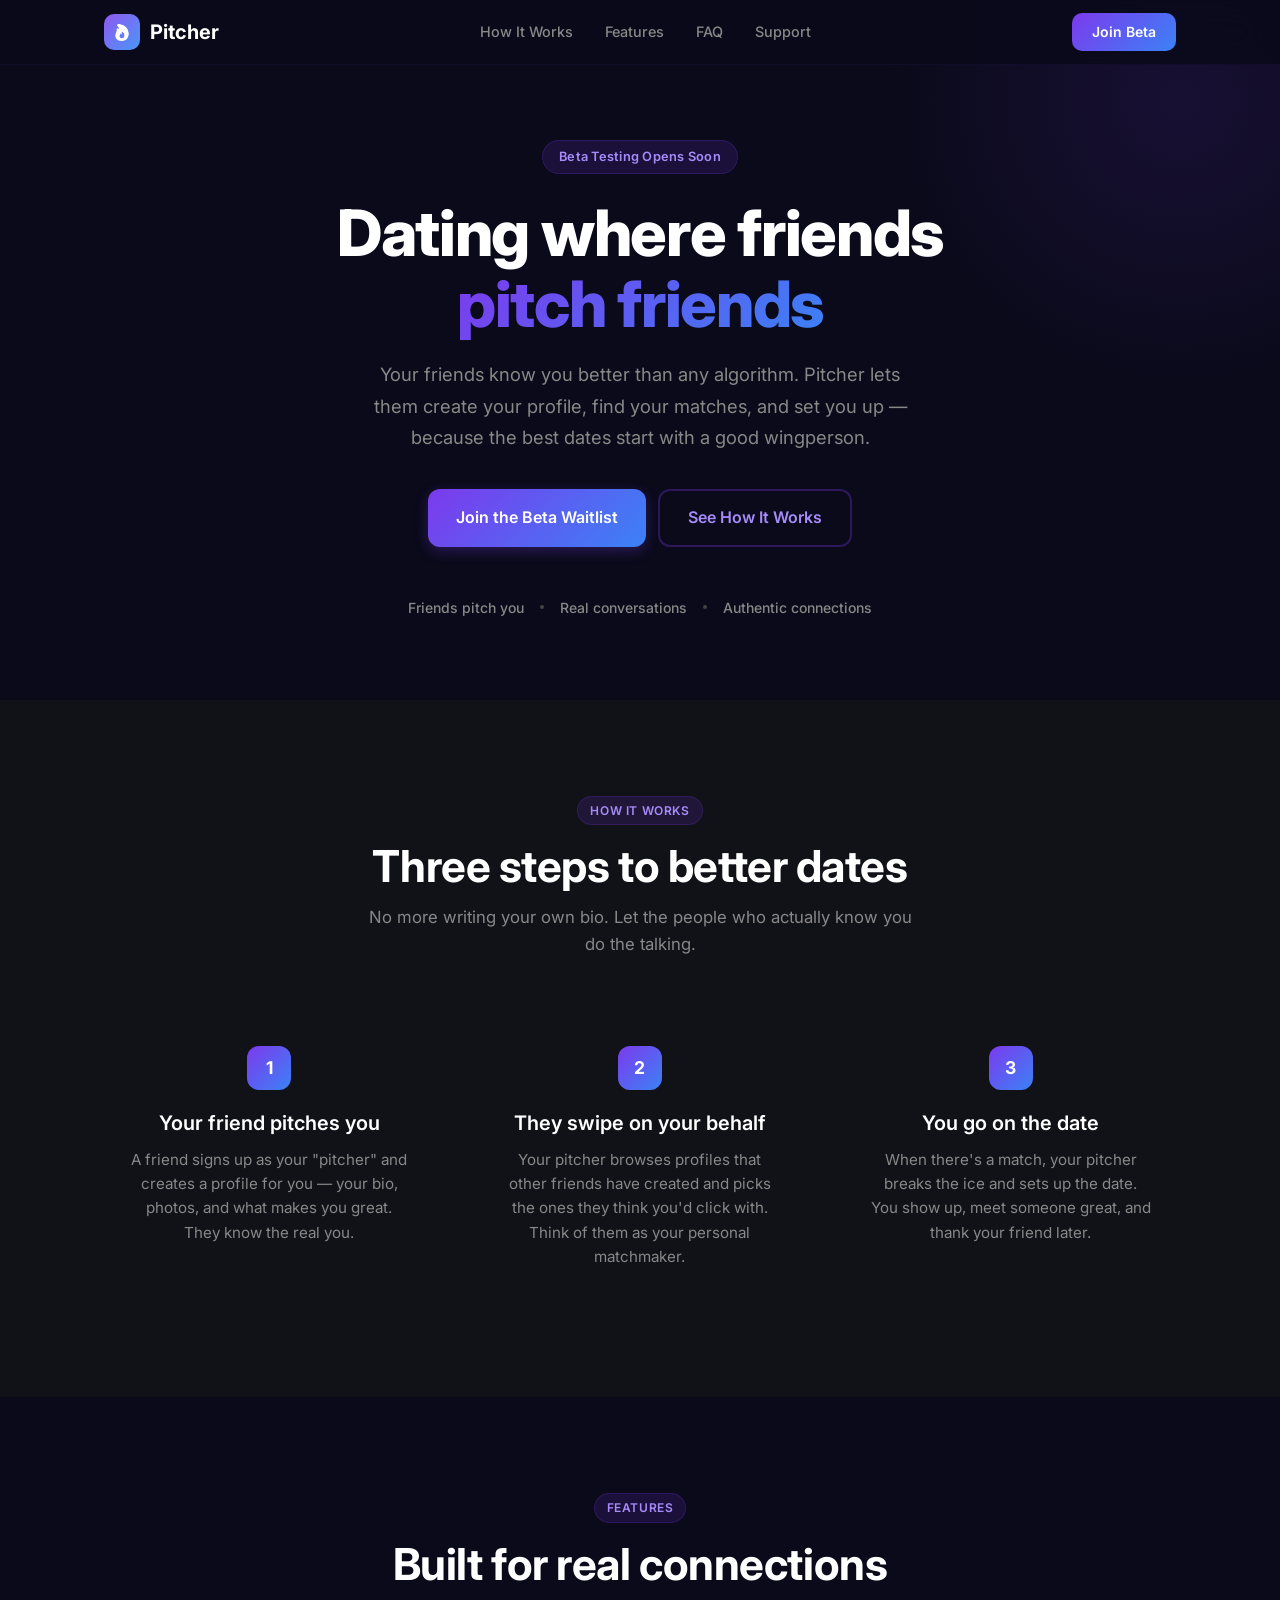
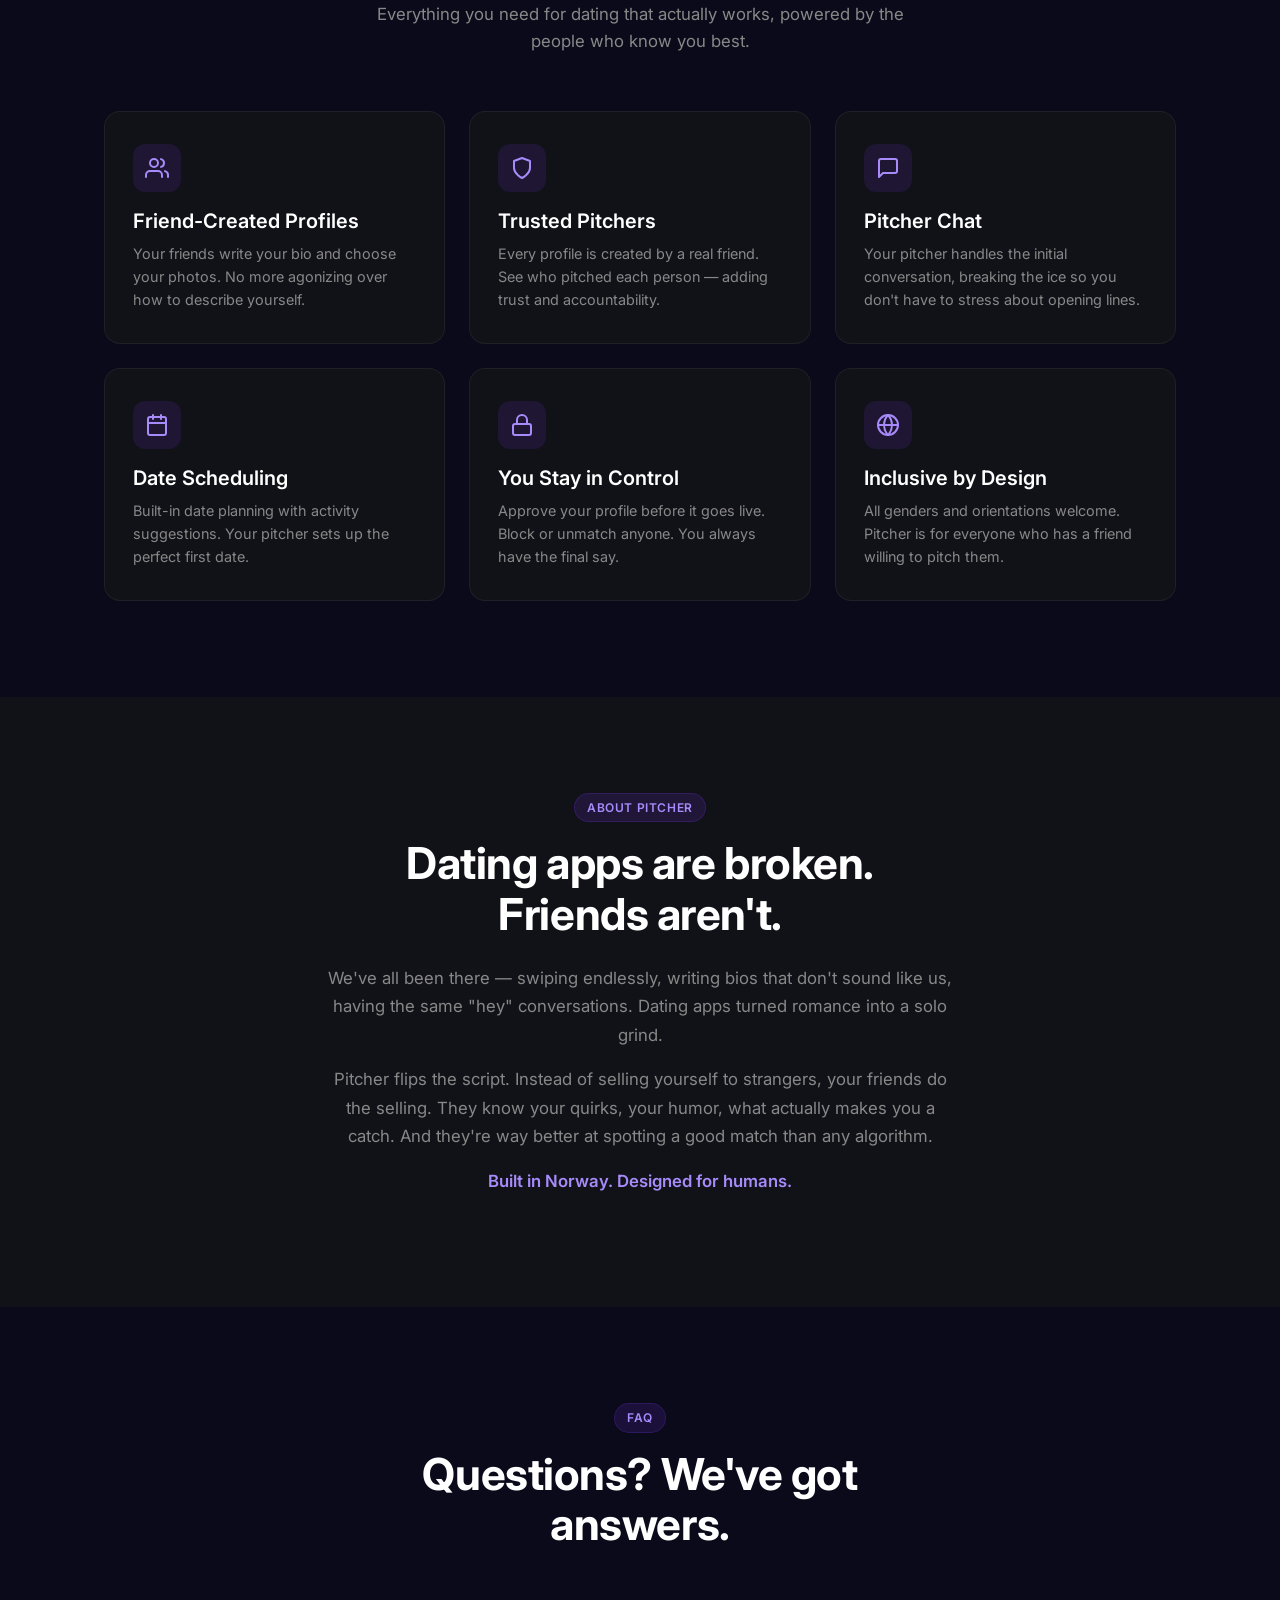
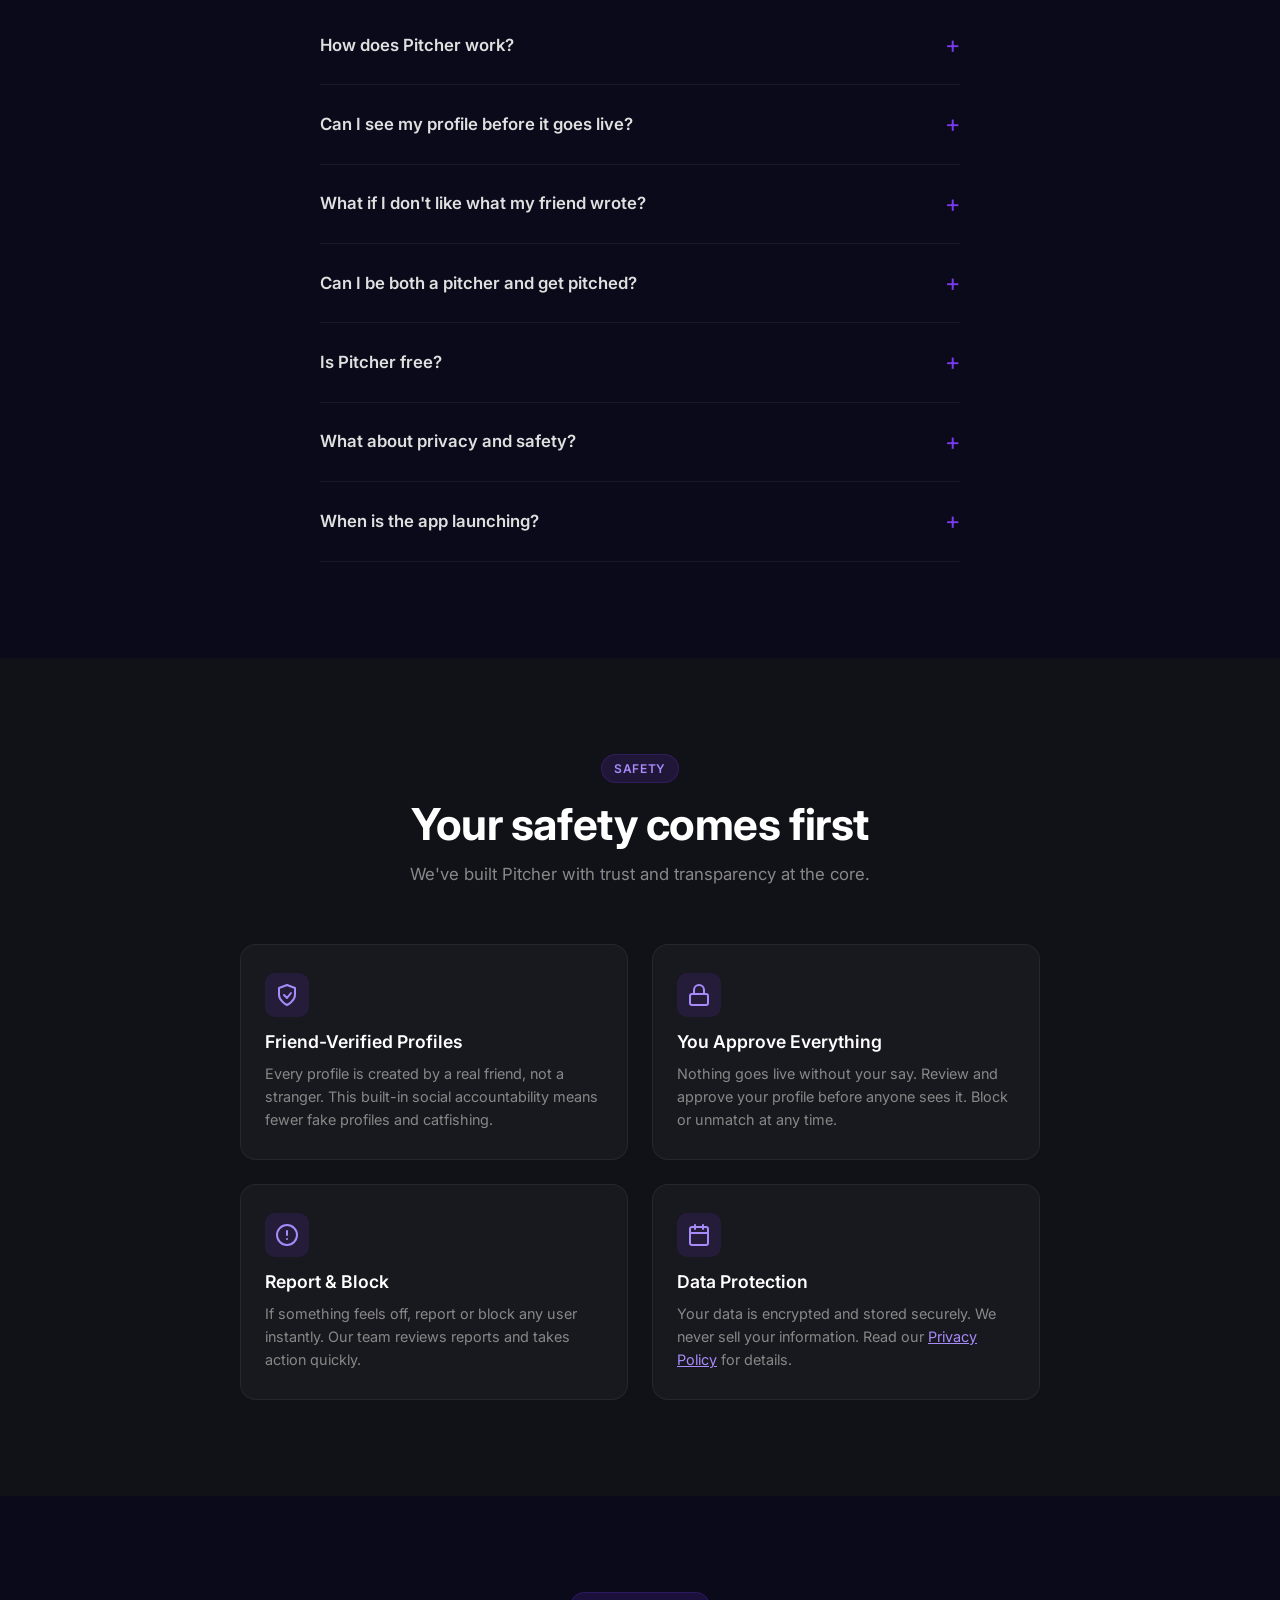
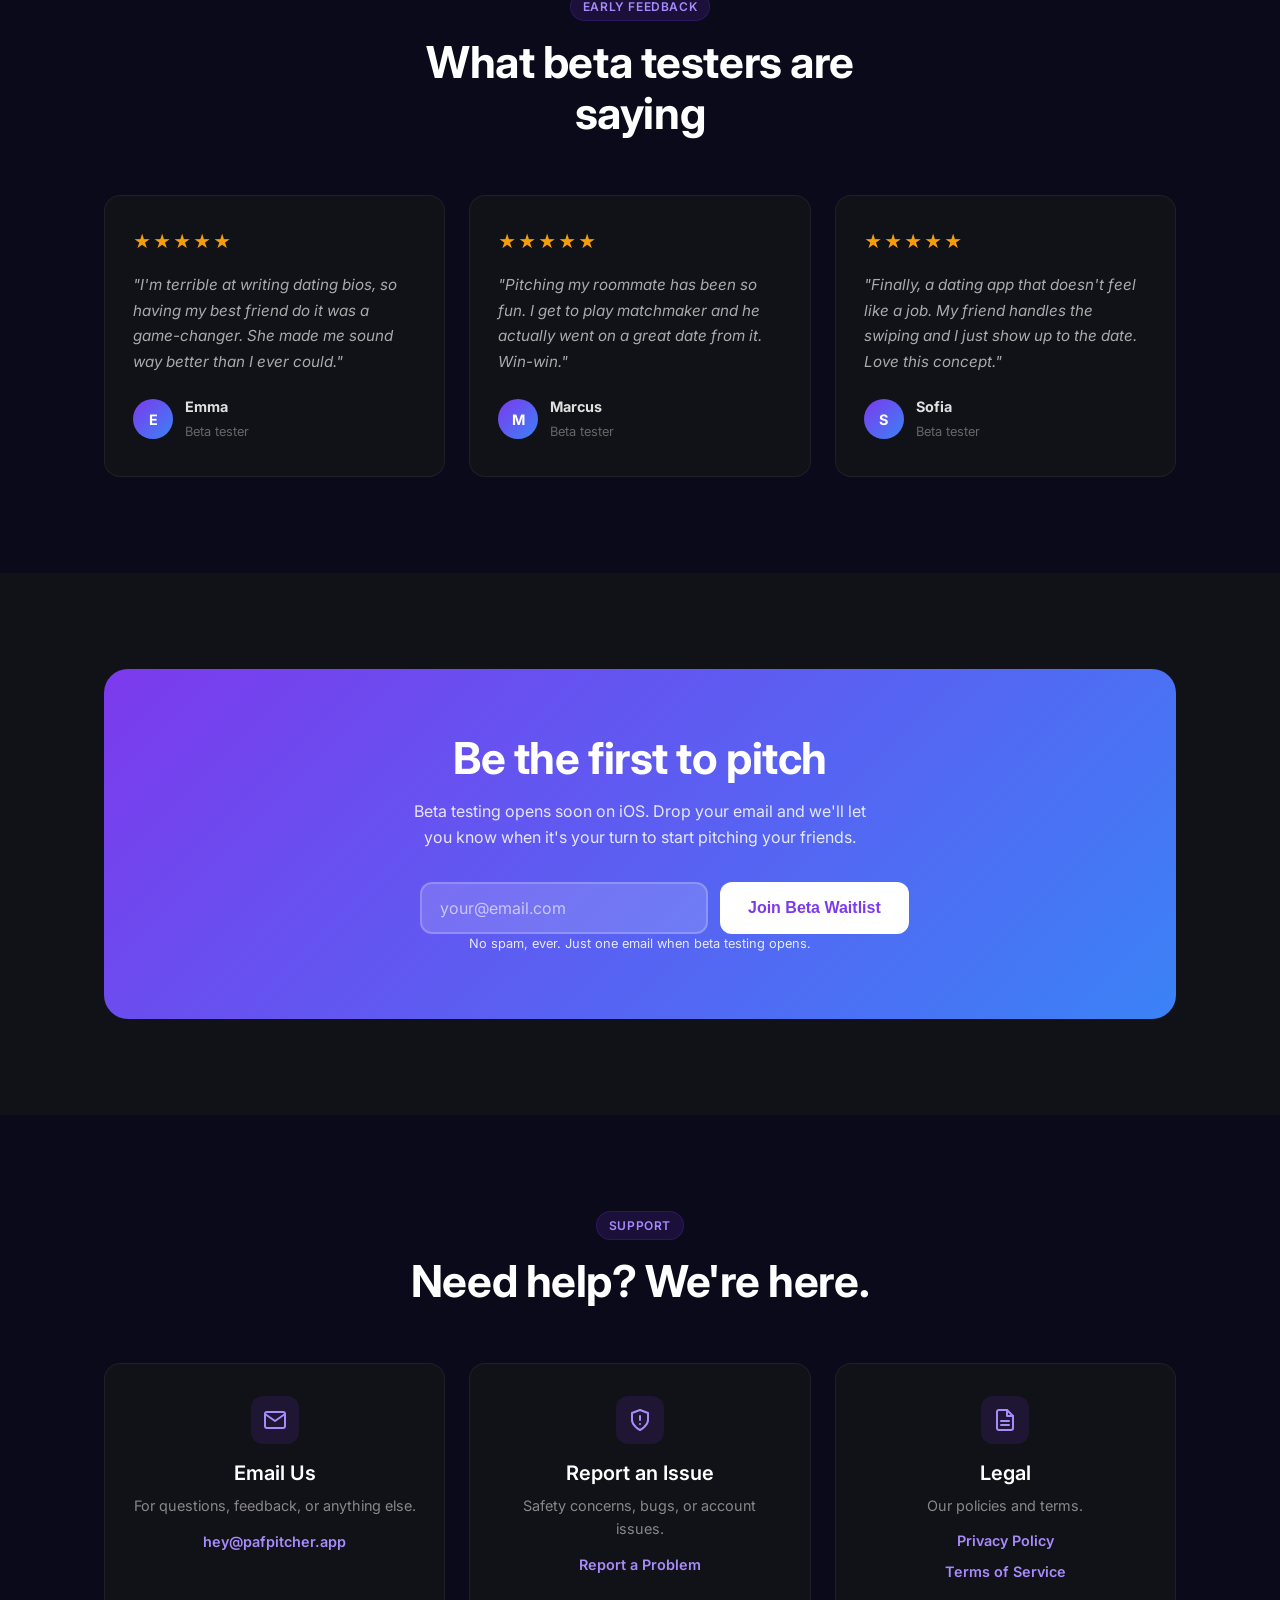
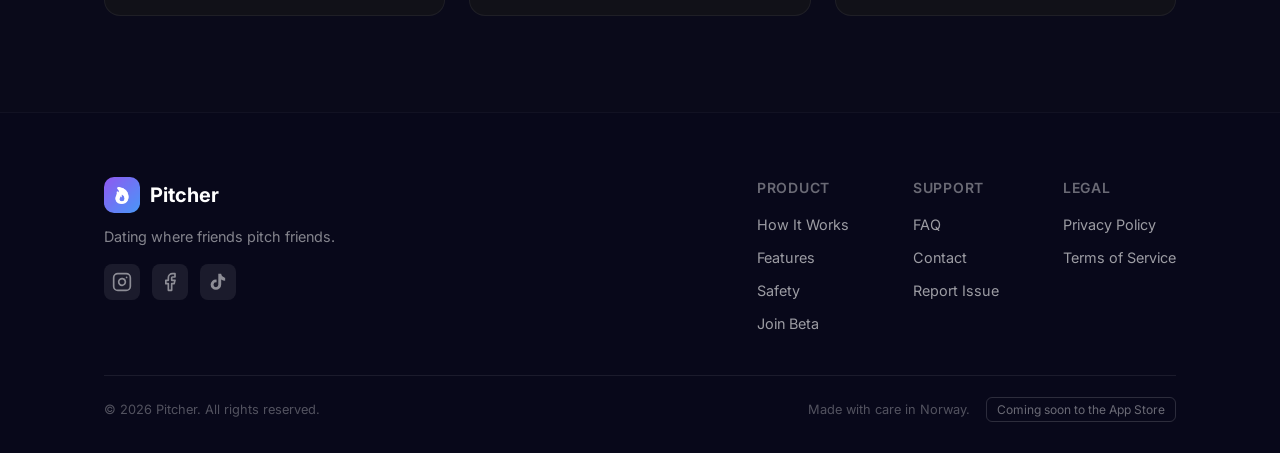
==== commit c692caec: "Dark mode redesign + beta feedback voting portal - Convert entire website to dark color scheme (#0a0" ====
--- a/index.html
+++ b/index.html
@@ -246,7 +246,7 @@
                         <svg width="24" height="24" viewBox="0 0 24 24" fill="none" stroke="currentColor" stroke-width="2" stroke-linecap="round" stroke-linejoin="round"><rect x="3" y="4" width="18" height="18" rx="2" ry="2"/><line x1="16" y1="2" x2="16" y2="6"/><line x1="8" y1="2" x2="8" y2="6"/><line x1="3" y1="10" x2="21" y2="10"/></svg>
                     </div>
                     <h3>Data Protection</h3>
-                    <p>Your data is encrypted and stored securely. We never sell your information. Read our <a href="privacy.html" style="color: #7C3AED; text-decoration: underline;">Privacy Policy</a> for details.</p>
+                    <p>Your data is encrypted and stored securely. We never sell your information. Read our <a href="privacy.html" style="color: #a78bfa; text-decoration: underline;">Privacy Policy</a> for details.</p>
                 </div>
             </div>
         </div>
--- a/style.css
+++ b/style.css
@@ -3,8 +3,8 @@
 html { scroll-behavior: smooth; -webkit-text-size-adjust: 100%; }
 body {
     font-family: 'Inter', -apple-system, BlinkMacSystemFont, sans-serif;
-    color: #1a1a2e;
-    background: #fafaff;
+    color: #e0e0e0;
+    background: #0a0a1a;
     line-height: 1.6;
     overflow-x: hidden;
 }
@@ -15,9 +15,9 @@
 .container { max-width: 1120px; margin: 0 auto; padding: 0 24px; }
 
 /* === Typography === */
-h1 { font-size: clamp(2.5rem, 5vw, 4rem); font-weight: 800; line-height: 1.1; letter-spacing: -0.02em; }
-h2 { font-size: clamp(1.75rem, 3.5vw, 2.75rem); font-weight: 700; line-height: 1.15; letter-spacing: -0.01em; }
-h3 { font-size: 1.25rem; font-weight: 600; line-height: 1.3; }
+h1 { font-size: clamp(2.5rem, 5vw, 4rem); font-weight: 800; line-height: 1.1; letter-spacing: -0.02em; color: #fff; }
+h2 { font-size: clamp(1.75rem, 3.5vw, 2.75rem); font-weight: 700; line-height: 1.15; letter-spacing: -0.01em; color: #fff; }
+h3 { font-size: 1.25rem; font-weight: 600; line-height: 1.3; color: #fff; }
 h4 { font-size: 0.875rem; font-weight: 600; text-transform: uppercase; letter-spacing: 0.05em; color: #7C3AED; }
 
 .gradient-text {
@@ -51,12 +51,12 @@
 }
 .btn-outline {
     background: transparent;
-    color: #7C3AED;
-    border: 2px solid rgba(124, 58, 237, 0.2);
+    color: #a78bfa;
+    border: 2px solid rgba(124, 58, 237, 0.3);
 }
 .btn-outline:hover {
-    background: rgba(124, 58, 237, 0.05);
-    border-color: rgba(124, 58, 237, 0.4);
+    background: rgba(124, 58, 237, 0.1);
+    border-color: rgba(124, 58, 237, 0.5);
 }
 
 /* === Navigation === */
@@ -66,14 +66,14 @@
     left: 0;
     right: 0;
     z-index: 100;
-    background: rgba(250, 250, 255, 0.85);
+    background: rgba(10, 10, 26, 0.85);
     backdrop-filter: blur(20px);
     -webkit-backdrop-filter: blur(20px);
     border-bottom: 1px solid rgba(124, 58, 237, 0.08);
     transition: all 0.3s ease;
 }
 .nav.scrolled {
-    box-shadow: 0 2px 20px rgba(0, 0, 0, 0.06);
+    box-shadow: 0 2px 20px rgba(0, 0, 0, 0.3);
 }
 .nav-container {
     max-width: 1120px;
@@ -90,7 +90,7 @@
     gap: 10px;
     font-weight: 700;
     font-size: 1.25rem;
-    color: #1a1a2e;
+    color: #fff;
 }
 .logo-img {
     width: 36px;
@@ -104,10 +104,10 @@
 .nav-links a {
     font-size: 0.9rem;
     font-weight: 500;
-    color: #64748b;
+    color: #888;
     transition: color 0.2s;
 }
-.nav-links a:hover { color: #7C3AED; }
+.nav-links a:hover { color: #a78bfa; }
 .nav-cta {
     background: linear-gradient(135deg, #7C3AED 0%, #3B82F6 100%);
     color: white;
@@ -133,7 +133,7 @@
 .nav-toggle span {
     width: 22px;
     height: 2px;
-    background: #1a1a2e;
+    background: #e0e0e0;
     border-radius: 2px;
     transition: all 0.3s;
 }
@@ -145,7 +145,7 @@
     top: 64px;
     left: 0;
     right: 0;
-    background: rgba(250, 250, 255, 0.98);
+    background: rgba(10, 10, 26, 0.98);
     backdrop-filter: blur(20px);
     padding: 20px 24px;
     flex-direction: column;
@@ -157,7 +157,7 @@
 .mobile-menu a {
     font-size: 1rem;
     font-weight: 500;
-    color: #64748b;
+    color: #888;
     padding: 8px 0;
 }
 .mobile-cta {
@@ -181,7 +181,7 @@
     right: -200px;
     width: 600px;
     height: 600px;
-    background: radial-gradient(circle, rgba(124, 58, 237, 0.08) 0%, transparent 70%);
+    background: radial-gradient(circle, rgba(124, 58, 237, 0.12) 0%, transparent 70%);
     border-radius: 50%;
     pointer-events: none;
 }
@@ -194,17 +194,18 @@
 .hero-badge {
     display: inline-block;
     padding: 6px 16px;
-    background: rgba(124, 58, 237, 0.08);
-    color: #7C3AED;
+    background: rgba(124, 58, 237, 0.15);
+    color: #a78bfa;
     border-radius: 100px;
     font-size: 0.8rem;
     font-weight: 600;
     letter-spacing: 0.02em;
     margin-bottom: 24px;
+    border: 1px solid rgba(124, 58, 237, 0.2);
 }
 .hero-subtitle {
     font-size: 1.15rem;
-    color: #64748b;
+    color: #888;
     margin-top: 20px;
     max-width: 560px;
     margin-left: auto;
@@ -228,13 +229,13 @@
 .stat-value {
     font-size: 0.875rem;
     font-weight: 500;
-    color: #64748b;
+    color: #888;
 }
 .stat-dot {
     width: 4px;
     height: 4px;
     border-radius: 50%;
-    background: #cbd5e1;
+    background: #444;
 }
 
 /* === Section Shared === */
@@ -246,23 +247,24 @@
 .section-tag {
     display: inline-block;
     padding: 4px 12px;
-    background: rgba(124, 58, 237, 0.08);
-    color: #7C3AED;
+    background: rgba(124, 58, 237, 0.15);
+    color: #a78bfa;
     border-radius: 100px;
     font-size: 0.75rem;
     font-weight: 600;
     letter-spacing: 0.05em;
     text-transform: uppercase;
     margin-bottom: 16px;
+    border: 1px solid rgba(124, 58, 237, 0.2);
 }
 .section-header p {
-    color: #64748b;
+    color: #888;
     font-size: 1.05rem;
     margin-top: 12px;
 }
 
 /* === How It Works === */
-.how-it-works { padding: 96px 0; background: white; }
+.how-it-works { padding: 96px 0; background: #111118; }
 .steps {
     display: grid;
     grid-template-columns: repeat(3, 1fr);
@@ -286,7 +288,7 @@
     margin: 0 auto 20px;
 }
 .step h3 { margin-bottom: 12px; }
-.step p { color: #64748b; font-size: 0.95rem; }
+.step p { color: #888; font-size: 0.95rem; }
 
 /* === Features === */
 .features { padding: 96px 0; }
@@ -297,42 +299,42 @@
 }
 .feature-card {
     padding: 32px 28px;
-    background: white;
+    background: #111118;
     border-radius: 16px;
-    border: 1px solid rgba(124, 58, 237, 0.06);
+    border: 1px solid rgba(255, 255, 255, 0.06);
     transition: all 0.3s ease;
 }
 .feature-card:hover {
     transform: translateY(-4px);
-    box-shadow: 0 12px 32px rgba(124, 58, 237, 0.08);
-    border-color: rgba(124, 58, 237, 0.15);
+    box-shadow: 0 12px 32px rgba(124, 58, 237, 0.12);
+    border-color: rgba(124, 58, 237, 0.2);
 }
 .feature-icon {
     width: 48px;
     height: 48px;
     border-radius: 12px;
-    background: rgba(124, 58, 237, 0.08);
+    background: rgba(124, 58, 237, 0.12);
     display: flex;
     align-items: center;
     justify-content: center;
     margin-bottom: 16px;
-    color: #7C3AED;
+    color: #a78bfa;
 }
 .feature-card h3 { margin-bottom: 8px; }
-.feature-card p { color: #64748b; font-size: 0.9rem; line-height: 1.6; }
+.feature-card p { color: #888; font-size: 0.9rem; line-height: 1.6; }
 
 /* === About === */
-.about { padding: 96px 0; background: white; }
+.about { padding: 96px 0; background: #111118; }
 .about-content { max-width: 640px; margin: 0 auto; text-align: center; }
 .about-content h2 { margin-bottom: 24px; }
-.about-content p { color: #64748b; font-size: 1.05rem; margin-bottom: 16px; line-height: 1.7; }
-.about-tagline { color: #7C3AED !important; font-weight: 600; margin-top: 8px; }
+.about-content p { color: #888; font-size: 1.05rem; margin-bottom: 16px; line-height: 1.7; }
+.about-tagline { color: #a78bfa !important; font-weight: 600; margin-top: 8px; }
 
 /* === FAQ === */
 .faq { padding: 96px 0; }
 .faq-list { max-width: 640px; margin: 0 auto; }
 .faq-item {
-    border-bottom: 1px solid rgba(124, 58, 237, 0.08);
+    border-bottom: 1px solid rgba(255, 255, 255, 0.06);
     padding: 20px 0;
 }
 .faq-item summary {
@@ -343,10 +345,10 @@
     display: flex;
     justify-content: space-between;
     align-items: center;
-    color: #1a1a2e;
+    color: #e0e0e0;
     transition: color 0.2s;
 }
-.faq-item summary:hover { color: #7C3AED; }
+.faq-item summary:hover { color: #a78bfa; }
 .faq-item summary::after {
     content: '+';
     font-size: 1.5rem;
@@ -358,16 +360,16 @@
     transform: rotate(45deg);
 }
 .faq-item p {
-    color: #64748b;
+    color: #888;
     font-size: 0.95rem;
     margin-top: 12px;
     line-height: 1.7;
 }
-.faq-item a { color: #7C3AED; text-decoration: underline; }
+.faq-item a { color: #a78bfa; text-decoration: underline; }
 .faq-item summary::-webkit-details-marker { display: none; }
 
 /* === Download === */
-.download { padding: 96px 0; background: white; }
+.download { padding: 96px 0; background: #111118; }
 .download-card {
     background: linear-gradient(135deg, #7C3AED 0%, #3B82F6 100%);
     border-radius: 24px;
@@ -422,26 +424,26 @@
 }
 .support-card {
     padding: 32px 28px;
-    background: white;
+    background: #111118;
     border-radius: 16px;
-    border: 1px solid rgba(124, 58, 237, 0.06);
+    border: 1px solid rgba(255, 255, 255, 0.06);
     text-align: center;
 }
 .support-icon {
     width: 48px;
     height: 48px;
     border-radius: 12px;
-    background: rgba(124, 58, 237, 0.08);
+    background: rgba(124, 58, 237, 0.12);
     display: flex;
     align-items: center;
     justify-content: center;
     margin: 0 auto 16px;
-    color: #7C3AED;
+    color: #a78bfa;
 }
 .support-card h3 { margin-bottom: 8px; }
-.support-card p { color: #64748b; font-size: 0.9rem; margin-bottom: 12px; }
+.support-card p { color: #888; font-size: 0.9rem; margin-bottom: 12px; }
 .support-link {
-    color: #7C3AED;
+    color: #a78bfa;
     font-weight: 600;
     font-size: 0.9rem;
     transition: opacity 0.2s;
@@ -454,7 +456,7 @@
 }
 
 /* === Safety === */
-.safety { padding: 96px 0; background: white; }
+.safety { padding: 96px 0; background: #111118; }
 .safety-grid {
     display: grid;
     grid-template-columns: repeat(2, 1fr);
@@ -464,23 +466,23 @@
 }
 .safety-item {
     padding: 28px 24px;
-    background: #fafaff;
+    background: rgba(255, 255, 255, 0.03);
     border-radius: 16px;
-    border: 1px solid rgba(124, 58, 237, 0.06);
+    border: 1px solid rgba(255, 255, 255, 0.06);
 }
 .safety-icon {
     width: 44px;
     height: 44px;
     border-radius: 10px;
-    background: rgba(124, 58, 237, 0.08);
+    background: rgba(124, 58, 237, 0.12);
     display: flex;
     align-items: center;
     justify-content: center;
     margin-bottom: 14px;
-    color: #7C3AED;
+    color: #a78bfa;
 }
 .safety-item h3 { font-size: 1.1rem; margin-bottom: 8px; }
-.safety-item p { color: #64748b; font-size: 0.9rem; line-height: 1.6; margin: 0; }
+.safety-item p { color: #888; font-size: 0.9rem; line-height: 1.6; margin: 0; }
 
 /* === Testimonials === */
 .testimonials { padding: 96px 0; }
@@ -491,14 +493,14 @@
 }
 .testimonial-card {
     padding: 32px 28px;
-    background: white;
+    background: #111118;
     border-radius: 16px;
-    border: 1px solid rgba(124, 58, 237, 0.06);
+    border: 1px solid rgba(255, 255, 255, 0.06);
     transition: all 0.3s ease;
 }
 .testimonial-card:hover {
     transform: translateY(-4px);
-    box-shadow: 0 12px 32px rgba(124, 58, 237, 0.08);
+    box-shadow: 0 12px 32px rgba(124, 58, 237, 0.12);
 }
 .testimonial-stars {
     color: #f59e0b;
@@ -507,7 +509,7 @@
     margin-bottom: 16px;
 }
 .testimonial-card > p {
-    color: #475569;
+    color: #aaa;
     font-size: 0.95rem;
     line-height: 1.7;
     font-style: italic;
@@ -530,8 +532,8 @@
     font-weight: 700;
     font-size: 0.9rem;
 }
-.testimonial-author strong { display: block; font-size: 0.9rem; color: #1a1a2e; }
-.testimonial-author span { font-size: 0.8rem; color: #94a3b8; }
+.testimonial-author strong { display: block; font-size: 0.9rem; color: #e0e0e0; }
+.testimonial-author span { font-size: 0.8rem; color: #666; }
 
 /* === Social Links === */
 .social-links {
@@ -572,8 +574,9 @@
 /* === Footer === */
 .footer {
     padding: 64px 0 32px;
-    background: #1a1a2e;
-    color: white;
+    background: #08081a;
+    color: white;
+    border-top: 1px solid rgba(255, 255, 255, 0.04);
 }
 .footer-content {
     display: flex;
